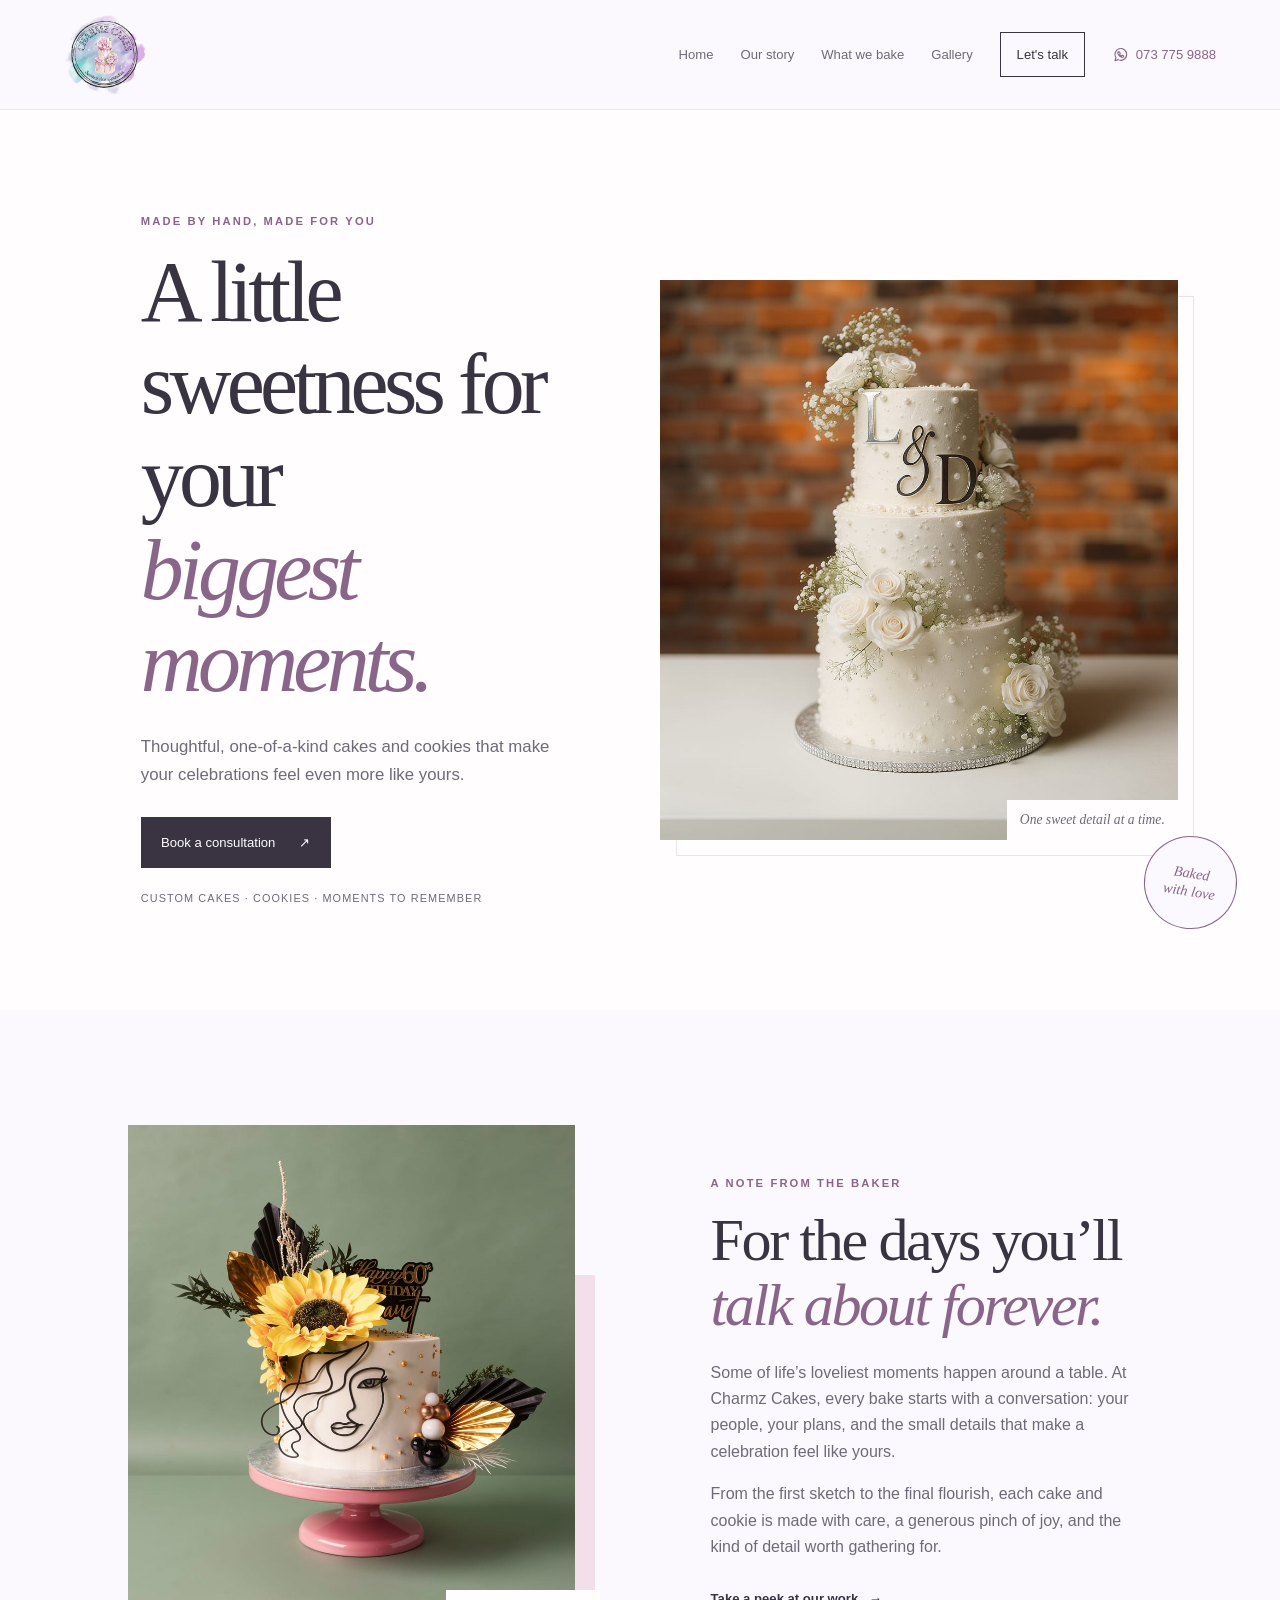
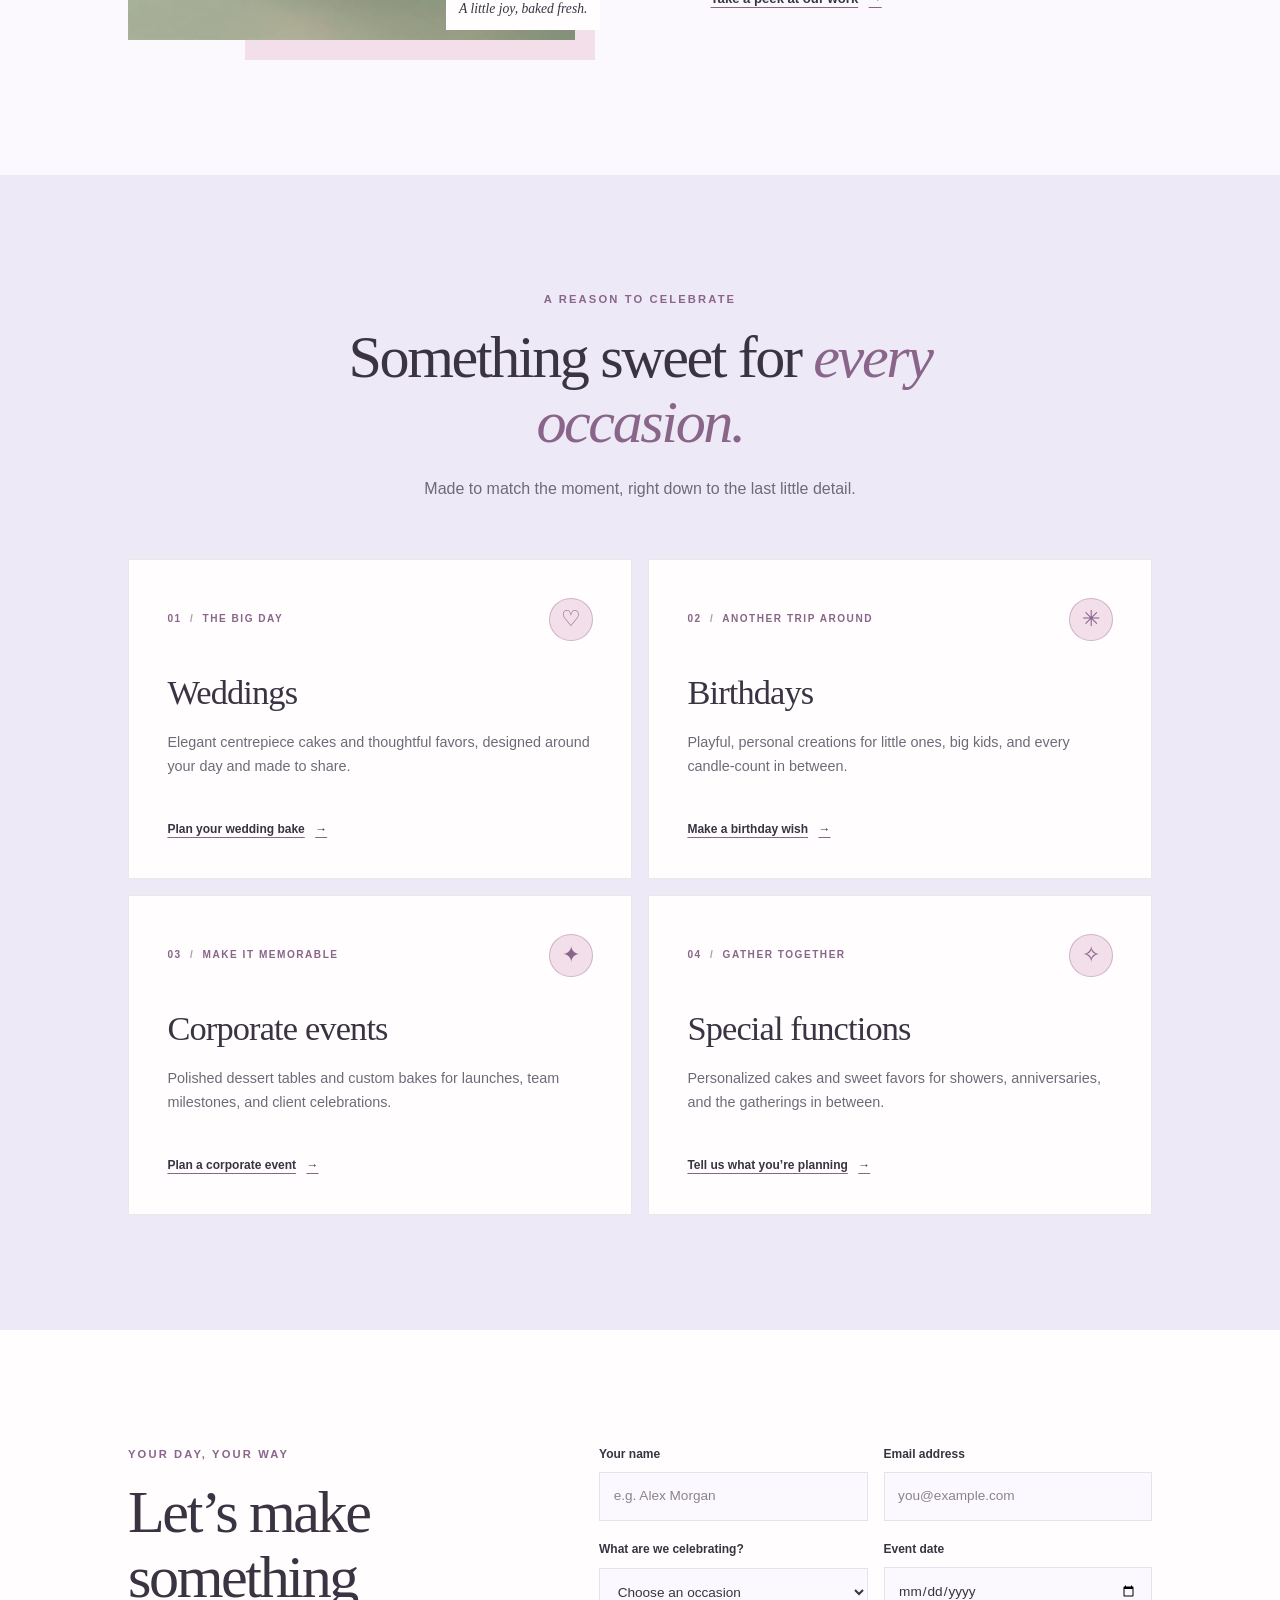
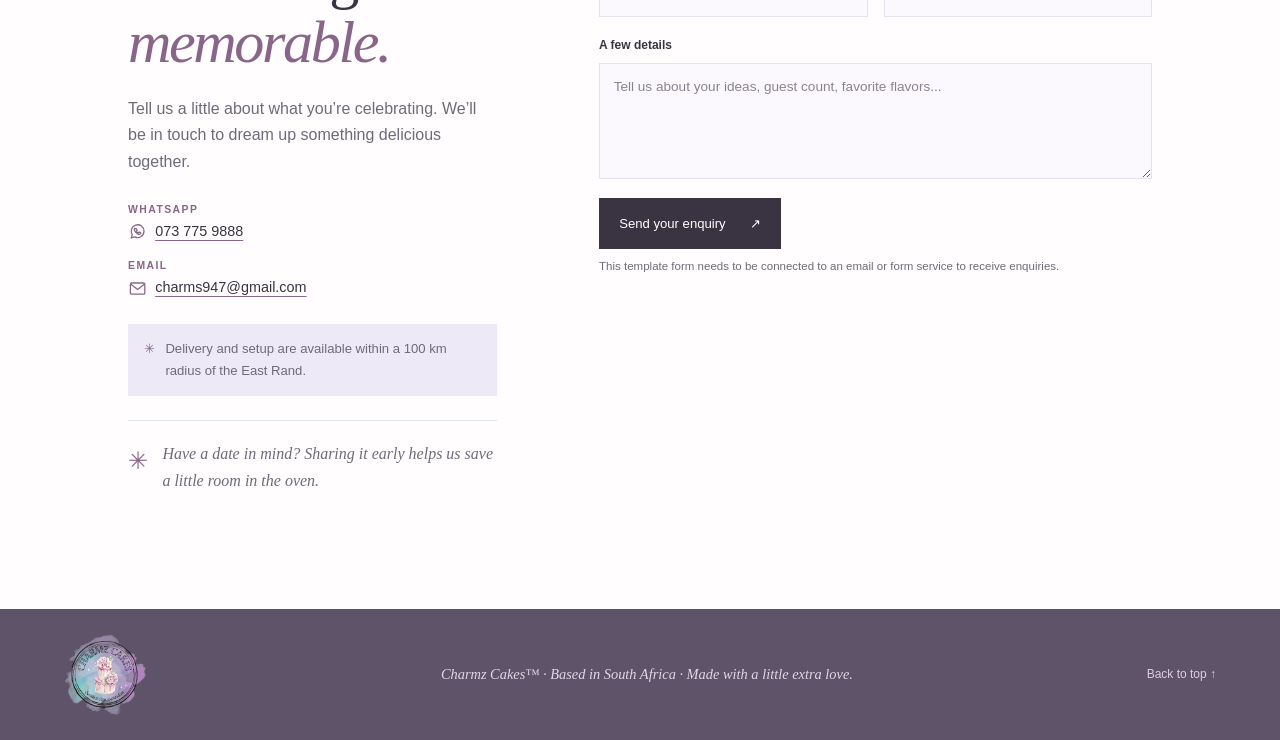
==== index.html @ af9bb0fb "Add files via upload" ====
<!doctype html>
<html lang="en">
<head>
  <meta charset="utf-8">
  <meta name="viewport" content="width=device-width, initial-scale=1">
  <meta name="description" content="Custom cakes and cookies, lovingly made for weddings, birthdays and life's special gatherings.">
  <title>Charmz Cakes | Sweetest Slice of Paradise</title>
  <link rel="stylesheet" href="style.css">
</head>
<body>
  <a class="skip-link" href="#main-content">Skip to content</a>

  <header class="site-header">
    <a class="brand" href="#home" aria-label="Charmz Cakes home">
      <img class="brand-logo" src="Images/Charmz%20Cakes.png" alt="Charmz Cakes — Sweetest slice of paradise">
    </a>
    <nav class="main-nav" aria-label="Main navigation">
      <a href="#home">Home</a>
      <a href="#about">Our story</a>
      <a href="#services">What we bake</a>
      <a href="gallery.html">Gallery</a>
      <a class="nav-cta" href="#contact">Let's talk</a>
      <a class="nav-whatsapp" href="https://wa.me/27737759888" target="_blank" rel="noopener noreferrer" aria-label="WhatsApp Charmz Cakes at 073 775 9888">
        <svg aria-hidden="true" viewBox="0 0 24 24" fill="none">
          <path d="M20 11.6a8 8 0 0 1-11.8 7L4 20l1.4-4A8 8 0 1 1 20 11.6Z" />
          <path d="M9 8.5c.3-.5.6-.5.9-.5.2 0 .4 0 .6.5l.7 1.5c.1.3.1.5-.1.7l-.5.6c-.2.2-.1.4 0 .6.4.7 1 1.2 1.7 1.6.2.1.4.1.6-.1l.6-.7c.2-.2.4-.2.7-.1l1.4.7c.3.1.4.3.4.5 0 .3-.2 1-.7 1.3-.5.4-1.1.5-1.8.3-1.1-.3-2.4-1-3.5-2.1-1.1-1.1-1.8-2.4-2.1-3.5-.2-.7 0-1.3.4-1.8Z" />
        </svg>
        <span class="nav-whatsapp-number">073 775 9888</span>
      </a>
    </nav>
  </header>

  <main id="main-content">
    <section class="hero" id="home" aria-labelledby="hero-title">
      <div class="hero-copy">
        <p class="eyebrow">Made by hand, made for you</p>
        <h1 id="hero-title">A little sweetness for your <em>biggest moments.</em></h1>
        <p class="hero-intro">Thoughtful, one-of-a-kind cakes and cookies that make your celebrations feel even more like yours.</p>
        <a class="button button-dark" href="#contact">Book a consultation <span aria-hidden="true">↗</span></a>
        <p class="hero-note">Custom cakes · Cookies · Moments to remember</p>
      </div>
      <figure class="hero-image">
        <img src="Images/WhatsApp%20Image%202026-10-04%20at%2021.04.39.jpeg" alt="An elegant tiered celebration cake decorated with colorful flowers">
        <figcaption>One sweet detail at a time.</figcaption>
      </figure>
      <span class="hero-stamp" aria-hidden="true">Baked<br>with love</span>
    </section>

    <section class="about section-pad" id="about" aria-labelledby="about-title">
      <div class="about-photo">
        <img src="Images/WhatsApp Image 2026-10-04 at 21.04.38 (2).jpeg" alt="A romantic wedding cake with flowers and delicate greenery">
        <span class="photo-caption">A little joy, baked fresh.</span>
      </div>
      <div class="about-copy">
        <p class="eyebrow">A note from the baker</p>
        <h2 id="about-title">For the days you’ll <em>talk about forever.</em></h2>
        <p>Some of life’s loveliest moments happen around a table. At Charmz Cakes, every bake starts with a conversation: your people, your plans, and the small details that make a celebration feel like yours.</p>
        <p>From the first sketch to the final flourish, each cake and cookie is made with care, a generous pinch of joy, and the kind of detail worth gathering for.</p>
        <a class="text-link" href="gallery.html">Take a peek at our work <span aria-hidden="true">→</span></a>
      </div>
    </section>

    <section class="services section-pad" id="services" aria-labelledby="services-title">
      <div class="section-heading">
        <p class="eyebrow">A reason to celebrate</p>
        <h2 id="services-title">Something sweet for <em>every occasion.</em></h2>
        <p>Made to match the moment, right down to the last little detail.</p>
      </div>
      <div class="service-grid">
        <article class="service-card">
          <div class="service-card-top">
            <p class="service-number">01 <span>/</span> The big day</p>
            <span class="service-icon" aria-hidden="true">♡</span>
          </div>
          <h3>Weddings</h3>
          <p>Elegant centrepiece cakes and thoughtful favors, designed around your day and made to share.</p>
          <a class="text-link" href="#contact">Plan your wedding bake <span aria-hidden="true">→</span></a>
        </article>
        <article class="service-card">
          <div class="service-card-top">
            <p class="service-number">02 <span>/</span> Another trip around</p>
            <span class="service-icon" aria-hidden="true">✳</span>
          </div>
          <h3>Birthdays</h3>
          <p>Playful, personal creations for little ones, big kids, and every candle-count in between.</p>
          <a class="text-link" href="#contact">Make a birthday wish <span aria-hidden="true">→</span></a>
        </article>
        <article class="service-card">
          <div class="service-card-top">
            <p class="service-number">03 <span>/</span> Make it memorable</p>
            <span class="service-icon" aria-hidden="true">✦</span>
          </div>
          <h3>Corporate events</h3>
          <p>Polished dessert tables and custom bakes for launches, team milestones, and client celebrations.</p>
          <a class="text-link" href="#contact">Plan a corporate event <span aria-hidden="true">→</span></a>
        </article>
        <article class="service-card">
          <div class="service-card-top">
            <p class="service-number">04 <span>/</span> Gather together</p>
            <span class="service-icon" aria-hidden="true">✧</span>
          </div>
          <h3>Special functions</h3>
          <p>Personalized cakes and sweet favors for showers, anniversaries, and the gatherings in between.</p>
          <a class="text-link" href="#contact">Tell us what you’re planning <span aria-hidden="true">→</span></a>
        </article>
      </div>
    </section>

    <section class="contact section-pad" id="contact" aria-labelledby="contact-title">
      <div class="contact-copy">
        <p class="eyebrow">Your day, your way</p>
        <h2 id="contact-title">Let’s make something <em>memorable.</em></h2>
        <p>Tell us a little about what you’re celebrating. We’ll be in touch to dream up something delicious together.</p>
        <address class="contact-details">
          <p>
            <span class="contact-label">WhatsApp</span>
            <a href="https://wa.me/27737759888" target="_blank" rel="noopener noreferrer">
              <svg aria-hidden="true" viewBox="0 0 24 24" fill="none">
                <path d="M20 11.6a8 8 0 0 1-11.8 7L4 20l1.4-4A8 8 0 1 1 20 11.6Z" />
                <path d="M9 8.5c.3-.5.6-.5.9-.5.2 0 .4 0 .6.5l.7 1.5c.1.3.1.5-.1.7l-.5.6c-.2.2-.1.4 0 .6.4.7 1 1.2 1.7 1.6.2.1.4.1.6-.1l.6-.7c.2-.2.4-.2.7-.1l1.4.7c.3.1.4.3.4.5 0 .3-.2 1-.7 1.3-.5.4-1.1.5-1.8.3-1.1-.3-2.4-1-3.5-2.1-1.1-1.1-1.8-2.4-2.1-3.5-.2-.7 0-1.3.4-1.8Z" />
              </svg>
              073 775 9888
            </a>
          </p>
          <p>
            <span class="contact-label">Email</span>
            <a href="mailto:charms947@gmail.com">
              <svg aria-hidden="true" viewBox="0 0 24 24" fill="none">
                <rect x="3" y="5" width="18" height="14" rx="1.5" />
                <path d="m4 7 8 6 8-6" />
              </svg>
              charms947@gmail.com
            </a>
          </p>
        </address>
        <p class="delivery-note"><span aria-hidden="true">✳</span> Delivery and setup are available within a 100 km radius of the East Rand.</p>
        <div class="contact-aside">
          <span aria-hidden="true">✳</span>
          <p>Have a date in mind? Sharing it early helps us save a little room in the oven.</p>
        </div>
      </div>
      <form class="contact-form" action="#" method="get">
        <div class="form-row">
          <div class="form-field">
            <label for="name">Your name</label>
            <input id="name" name="name" type="text" autocomplete="name" placeholder="e.g. Alex Morgan" required>
          </div>
          <div class="form-field">
            <label for="email">Email address</label>
            <input id="email" name="email" type="email" autocomplete="email" placeholder="you@example.com" required>
          </div>
        </div>
        <div class="form-row">
          <div class="form-field">
            <label for="event-type">What are we celebrating?</label>
            <select id="event-type" name="event-type" required>
              <option value="" disabled selected>Choose an occasion</option>
              <option value="wedding">Wedding</option>
              <option value="birthday">Birthday</option>
              <option value="corporate">Corporate event</option>
              <option value="other">Other special function</option>
            </select>
          </div>
          <div class="form-field">
            <label for="event-date">Event date</label>
            <input id="event-date" name="event-date" type="date">
          </div>
        </div>
        <div class="form-field">
          <label for="message">A few details</label>
          <textarea id="message" name="message" rows="4" placeholder="Tell us about your ideas, guest count, favorite flavors..."></textarea>
        </div>
        <button class="button button-dark" type="submit">Send your enquiry <span aria-hidden="true">↗</span></button>
        <p class="form-note">This template form needs to be connected to an email or form service to receive enquiries.</p>
      </form>
    </section>
  </main>

  <footer class="site-footer">
    <a class="brand footer-brand" href="#home">
      <img class="brand-logo" src="Images/Charmz%20Cakes.png" alt="Charmz Cakes — Sweetest slice of paradise">
    </a>
    <p>Charmz Cakes™ · Based in South Africa · Made with a little extra love.</p>
    <a href="#home">Back to top ↑</a>
  </footer>
</body>
</html>
---- style.css ----
/* Soft pastel colors inspired by the Charmz Cakes logo. */
:root {
  color-scheme: light;
  --cream: #fbf9fd;
  --paper: #fffdfd;
  --rose: #f2dfea;
  --rose-deep: #89658a;
  --lavender: #eee9f7;
  --aqua: #e2f1f1;
  --ink: #393342;
  --muted: #706a78;
  --line: #e8e1ed;
  --serif: "Iowan Old Style", "Palatino Linotype", "Book Antiqua", Georgia, serif;
  --sans: "Avenir Next", Avenir, "Segoe UI", sans-serif;
}

* {
  box-sizing: border-box;
}

html {
  scroll-behavior: smooth;
  scroll-padding-top: 6.5rem;
}

body {
  margin: 0;
  background: var(--cream);
  color: var(--ink);
  font-family: var(--sans);
  font-size: 1rem;
  line-height: 1.65;
}

img {
  display: block;
  max-width: 100%;
}

a {
  color: inherit;
}

a:focus-visible,
button:focus-visible,
input:focus-visible,
select:focus-visible,
textarea:focus-visible,
.filter-options label:focus-visible {
  outline: 3px solid var(--rose-deep);
  outline-offset: 4px;
}

.skip-link {
  position: fixed;
  z-index: 20;
  top: 0.75rem;
  left: 0.75rem;
  padding: 0.65rem 1rem;
  transform: translateY(-150%);
  background: var(--ink);
  color: white;
}

.skip-link:focus {
  transform: translateY(0);
}

.site-header {
  position: sticky;
  z-index: 10;
  top: 0;
  display: flex;
  min-height: 5.5rem;
  align-items: center;
  justify-content: space-between;
  gap: 1rem;
  padding: 0.8rem clamp(1.1rem, 5vw, 5rem);
  border-bottom: 1px solid rgb(57 51 66 / 9%);
  background: rgb(251 249 253 / 94%);
  backdrop-filter: blur(14px);
}

.brand {
  display: inline-flex;
  flex: 0 0 auto;
  align-items: center;
  gap: 0.65rem;
  text-decoration: none;
}

.brand-logo {
  display: block;
  width: 5.2rem;
  height: 5.2rem;
  flex: 0 0 auto;
  object-fit: contain;
}

.main-nav {
  display: flex;
  align-items: center;
  justify-content: flex-end;
  gap: clamp(0.8rem, 2.1vw, 2rem);
}

.main-nav a {
  color: var(--muted);
  font-size: 0.82rem;
  text-decoration: none;
  transition: color 160ms ease;
}

.main-nav a:hover,
.main-nav a:focus-visible {
  color: var(--rose-deep);
}

.main-nav .nav-cta {
  padding: 0.65rem 1rem;
  border: 1px solid var(--ink);
  color: var(--ink);
}

.main-nav .nav-cta:hover {
  background: var(--ink);
  color: white;
}

.main-nav .nav-whatsapp {
  display: inline-flex;
  align-items: center;
  gap: 0.4rem;
  color: var(--rose-deep);
  white-space: nowrap;
}

.nav-whatsapp svg {
  width: 1.1rem;
  height: 1.1rem;
  flex: 0 0 auto;
  stroke: currentColor;
  stroke-linecap: round;
  stroke-linejoin: round;
  stroke-width: 1.5;
}

.eyebrow {
  margin: 0 0 1rem;
  color: var(--rose-deep);
  font-size: 0.7rem;
  font-weight: 700;
  letter-spacing: 0.19em;
  text-transform: uppercase;
}

h1,
h2,
h3,
p,
figure {
  margin-top: 0;
}

h1,
h2,
h3 {
  font-family: var(--serif);
  font-weight: 400;
}

h1,
h2 {
  line-height: 1.08;
}

h1 em,
h2 em {
  color: var(--rose-deep);
  font-weight: 400;
}

.button {
  display: inline-flex;
  min-height: 3.2rem;
  align-items: center;
  justify-content: center;
  gap: 1.5rem;
  padding: 0.8rem 1.2rem;
  border: 1px solid transparent;
  font: inherit;
  font-size: 0.82rem;
  text-decoration: none;
  transition: background-color 160ms ease, color 160ms ease, transform 160ms ease;
}

.button:hover {
  transform: translateY(-2px);
}

.button-dark {
  background: var(--ink);
  color: white;
}

.button-dark:hover {
  background: var(--rose-deep);
}

.text-link {
  display: inline-flex;
  align-items: center;
  gap: 0.65rem;
  color: var(--ink);
  font-size: 0.82rem;
  font-weight: 600;
  text-decoration-color: var(--rose-deep);
  text-underline-offset: 0.28rem;
}

/* The hero pairs the welcome message with a real cake photo from the project. */
.hero {
  position: relative;
  display: grid;
  min-height: min(44rem, calc(100svh - 5.5rem));
  grid-template-columns: 0.95fr 1.05fr;
  align-items: center;
  gap: clamp(2rem, 7vw, 7rem);
  overflow: hidden;
  padding: clamp(3rem, 8vw, 7rem) clamp(1.25rem, 8vw, 8rem);
  background: var(--paper);
}

.hero-copy {
  max-width: 34rem;
  padding-left: clamp(0rem, 3vw, 3rem);
}

.hero h1 {
  max-width: 10ch;
  margin-bottom: 1.45rem;
  font-size: clamp(3.3rem, 6.7vw, 6.2rem);
  letter-spacing: -0.055em;
}

.hero h1 em {
  display: block;
}

.hero-intro {
  max-width: 27rem;
  margin-bottom: 1.8rem;
  color: var(--muted);
  font-size: 1.05rem;
}

.hero-note {
  margin: 1.35rem 0 0;
  color: var(--muted);
  font-size: 0.68rem;
  letter-spacing: 0.1em;
  text-transform: uppercase;
}

.hero-image {
  position: relative;
  width: 100%;
  max-width: 35rem;
  height: min(35rem, 72vw);
  margin: 0;
}

.hero-image::before {
  position: absolute;
  z-index: 0;
  inset: 1rem -1rem -1rem 1rem;
  border: 1px solid var(--rose);
  content: "";
}

.hero-image img {
  position: relative;
  width: 100%;
  height: 100%;
  object-fit: cover;
  object-position: center 52%;
}

.hero-image figcaption {
  position: absolute;
  right: 0;
  bottom: 0;
  padding: 0.55rem 0.8rem;
  background: var(--paper);
  color: var(--muted);
  font-family: var(--serif);
  font-size: 0.85rem;
  font-style: italic;
}

.hero-stamp {
  position: absolute;
  right: 3.4%;
  bottom: 9%;
  display: grid;
  width: 5.8rem;
  height: 5.8rem;
  place-content: center;
  border: 1px solid var(--rose-deep);
  border-radius: 50%;
  background: var(--cream);
  color: var(--rose-deep);
  font-family: var(--serif);
  font-size: 0.9rem;
  font-style: italic;
  line-height: 1.25;
  text-align: center;
  transform: rotate(9deg);
}

.section-pad {
  padding: clamp(4.5rem, 9vw, 8rem) clamp(1.25rem, 10vw, 10rem);
}

/* A calm two-column story section. */
.about {
  display: grid;
  grid-template-columns: minmax(0, 0.9fr) minmax(0, 0.85fr);
  align-items: center;
  gap: clamp(3rem, 9vw, 9rem);
  background: var(--cream);
}

.about-photo {
  position: relative;
  max-width: 34rem;
  padding: 0 1.25rem 1.25rem 0;
}

.about-photo::after {
  position: absolute;
  z-index: 0;
  right: 0;
  bottom: 0;
  width: 75%;
  height: 72%;
  background: var(--rose);
  content: "";
}

.about-photo img {
  position: relative;
  z-index: 1;
  width: 100%;
  aspect-ratio: 4 / 4.6;
  object-fit: cover;
}

.photo-caption {
  position: absolute;
  z-index: 2;
  right: -0.3rem;
  bottom: 1.9rem;
  padding: 0.55rem 0.8rem;
  background: var(--paper);
  font-family: var(--serif);
  font-size: 0.85rem;
  font-style: italic;
}

.about-copy {
  max-width: 34rem;
}

.about-copy h2,
.section-heading h2,
.contact h2,
.gallery-cta h2 {
  margin-bottom: 1.35rem;
  font-size: clamp(2.5rem, 4.7vw, 4.35rem);
  letter-spacing: -0.04em;
}

.about-copy > p:not(.eyebrow) {
  color: var(--muted);
}

.about-copy .text-link {
  margin-top: 0.75rem;
}

/* A balanced four-card layout gives each occasion equal space. */
.services {
  background: var(--lavender);
}

.section-heading {
  max-width: 42rem;
  margin: 0 auto 3.5rem;
  text-align: center;
}

.section-heading > p:last-child {
  color: var(--muted);
}

.service-grid {
  display: grid;
  max-width: 68rem;
  grid-template-columns: repeat(2, minmax(0, 1fr));
  gap: 1rem;
  margin: 0 auto;
}

.service-card {
  display: flex;
  min-height: 20rem;
  flex-direction: column;
  align-items: flex-start;
  padding: clamp(1.5rem, 3vw, 2.5rem);
  border: 1px solid rgb(57 51 66 / 10%);
  background: var(--paper);
  transition: transform 180ms ease, box-shadow 180ms ease, border-color 180ms ease;
}

.service-card:hover,
.service-card:focus-within {
  transform: translateY(-4px);
  border-color: rgb(137 101 138 / 45%);
  box-shadow: 0 1rem 2.5rem rgb(57 51 66 / 8%);
}

.service-card-top {
  display: flex;
  width: 100%;
  align-items: center;
  justify-content: space-between;
  gap: 1rem;
  margin-bottom: 1.4rem;
}

.service-icon {
  display: inline-grid;
  width: 2.7rem;
  height: 2.7rem;
  place-items: center;
  border: 1px solid rgb(137 101 138 / 35%);
  border-radius: 50%;
  background: var(--rose);
  color: var(--rose-deep);
  font-size: 1.4rem;
  flex: 0 0 auto;
}

.service-number {
  margin: 0;
  color: var(--rose-deep);
  font-size: 0.63rem;
  font-weight: 700;
  letter-spacing: 0.15em;
  text-transform: uppercase;
}

.service-number span {
  padding: 0 0.25rem;
  color: #a89aaf;
}

.service-card h3 {
  margin-bottom: 0.65rem;
  font-size: clamp(1.7rem, 3vw, 2.15rem);
  letter-spacing: -0.025em;
}

.service-card > p:not(.service-number) {
  max-width: 32rem;
  margin-bottom: 1.5rem;
  color: var(--muted);
  font-size: 0.9rem;
}

.service-card .text-link {
  margin-top: auto;
  font-size: 0.75rem;
}

/* Contact details use native, labelled form controls for keyboard access. */
.contact {
  display: grid;
  grid-template-columns: minmax(0, 0.8fr) minmax(0, 1.2fr);
  align-items: start;
  gap: clamp(3rem, 8vw, 8rem);
  background: var(--paper);
}

.contact-copy {
  max-width: 29rem;
}

.contact-copy > p:not(.eyebrow) {
  color: var(--muted);
}

.contact-details {
  display: grid;
  gap: 0.85rem;
  margin-top: 1.6rem;
  font-style: normal;
}

.contact-details p {
  display: grid;
  gap: 0.12rem;
  margin: 0;
}

.contact-label {
  color: var(--rose-deep);
  font-size: 0.65rem;
  font-weight: 700;
  letter-spacing: 0.14em;
  text-transform: uppercase;
}

.contact-details a {
  display: inline-flex;
  align-items: center;
  gap: 0.5rem;
  width: fit-content;
  color: var(--ink);
  font-size: 0.9rem;
  text-decoration-color: var(--rose-deep);
  text-underline-offset: 0.25rem;
}

.contact-details a svg {
  width: 1.2rem;
  height: 1.2rem;
  flex: 0 0 auto;
  color: var(--rose-deep);
  stroke: currentColor;
  stroke-linecap: round;
  stroke-linejoin: round;
  stroke-width: 1.6;
}

.delivery-note {
  display: flex;
  align-items: flex-start;
  gap: 0.65rem;
  margin: 1.5rem 0 0;
  padding: 0.9rem 1rem;
  background: var(--lavender);
  color: var(--ink);
  font-size: 0.82rem;
}

.delivery-note span {
  flex: 0 0 auto;
  color: var(--rose-deep);
}

.contact-aside {
  display: flex;
  align-items: flex-start;
  gap: 0.9rem;
  margin-top: 1.5rem;
  padding-top: 1.25rem;
  border-top: 1px solid var(--line);
}

.contact-aside span {
  color: var(--rose-deep);
  font-size: 1.5rem;
}

.contact-aside p {
  margin: 0;
  color: var(--muted);
  font-family: var(--serif);
  font-size: 1rem;
  font-style: italic;
}

.contact-form {
  display: grid;
  gap: 1.2rem;
}

.form-row {
  display: grid;
  grid-template-columns: repeat(2, minmax(0, 1fr));
  gap: 1rem;
}

.form-field {
  display: grid;
  gap: 0.45rem;
}

.form-field label {
  font-size: 0.75rem;
  font-weight: 600;
}

.form-field input,
.form-field select,
.form-field textarea {
  width: 100%;
  min-height: 3rem;
  padding: 0.75rem 0.85rem;
  border: 1px solid var(--line);
  border-radius: 0;
  background: var(--cream);
  color: var(--ink);
  font: inherit;
  font-size: 0.85rem;
}

.form-field textarea {
  min-height: 7rem;
  resize: vertical;
}

.form-field input::placeholder,
.form-field textarea::placeholder {
  color: #8b8291;
}

.contact-form .button {
  justify-self: start;
  cursor: pointer;
}

.form-note {
  margin: -0.7rem 0 0;
  color: var(--muted);
  font-size: 0.72rem;
}

.site-footer {
  display: flex;
  min-height: 7rem;
  align-items: center;
  justify-content: space-between;
  gap: 1rem;
  padding: 1.5rem clamp(1.25rem, 5vw, 5rem);
  background: #5e5368;
  color: var(--cream);
}

.site-footer p {
  margin: 0;
  color: #e1d6e6;
  font-family: var(--serif);
  font-size: 0.9rem;
  font-style: italic;
}

.site-footer > a:last-child {
  color: #e5c9e4;
  font-size: 0.75rem;
  text-decoration: none;
}

/* Gallery filters are radio-driven, so category switching works without scripts. */
.gallery-intro {
  padding: clamp(3rem, 7vw, 6rem) 1.25rem 2rem;
  text-align: center;
}

.back-link {
  display: inline-block;
  margin-bottom: 3rem;
  color: var(--muted);
  font-size: 0.8rem;
  text-decoration: none;
}

.back-link:hover {
  color: var(--rose-deep);
}

.back-link span {
  margin-right: 0.4rem;
}

.gallery-intro h1 {
  margin-bottom: 1rem;
  font-size: clamp(3rem, 7vw, 5.8rem);
  letter-spacing: -0.05em;
}

.gallery-intro > p:last-child {
  max-width: 34rem;
  margin-right: auto;
  margin-left: auto;
  color: var(--muted);
}

.gallery-section {
  padding: 1.5rem clamp(1.25rem, 7vw, 7rem) 6rem;
}

.gallery-filters {
  max-width: 86rem;
  margin: 0 auto;
}

.filter-input {
  position: absolute;
  width: 1px;
  height: 1px;
  overflow: hidden;
  clip: rect(0, 0, 0, 0);
  white-space: nowrap;
  clip-path: inset(50%);
}

.filter-options {
  display: flex;
  flex-wrap: wrap;
  justify-content: center;
  gap: 0.6rem;
  margin-bottom: 2rem;
}

.filter-options label {
  padding: 0.55rem 1rem;
  border: 1px solid var(--line);
  color: var(--muted);
  cursor: pointer;
  font-size: 0.78rem;
  transition: background-color 160ms ease, color 160ms ease, border-color 160ms ease;
}

.filter-options label:hover {
  border-color: var(--rose-deep);
  color: var(--ink);
}

#filter-all:checked ~ .filter-options label[for="filter-all"],
#filter-weddings:checked ~ .filter-options label[for="filter-weddings"],
#filter-birthdays:checked ~ .filter-options label[for="filter-birthdays"],
#filter-cookies:checked ~ .filter-options label[for="filter-cookies"] {
  border-color: var(--ink);
  background: var(--ink);
  color: white;
}

#filter-all:focus-visible ~ .filter-options label[for="filter-all"],
#filter-weddings:focus-visible ~ .filter-options label[for="filter-weddings"],
#filter-birthdays:focus-visible ~ .filter-options label[for="filter-birthdays"],
#filter-cookies:focus-visible ~ .filter-options label[for="filter-cookies"],
.filter-options label:focus-visible {
  outline: 3px solid var(--rose-deep);
  outline-offset: 4px;
}

.gallery-grid {
  display: grid;
  grid-template-columns: repeat(3, minmax(0, 1fr));
  gap: 2rem 1.25rem;
}

.gallery-item {
  min-width: 0;
  margin: 0;
  animation: gallery-appear 240ms ease both;
}

.gallery-item img,
.cookie-art {
  width: 100%;
  aspect-ratio: 4 / 4.6;
  object-fit: cover;
  background: var(--rose);
}

.gallery-item figcaption {
  display: grid;
  gap: 0.12rem;
  padding-top: 0.75rem;
}

.gallery-item figcaption span {
  color: var(--rose-deep);
  font-size: 0.65rem;
  font-weight: 700;
  letter-spacing: 0.13em;
  text-transform: uppercase;
}

.gallery-item figcaption strong {
  font-family: var(--serif);
  font-size: 1.2rem;
  font-weight: 400;
}

.cookie-art {
  position: relative;
  display: flex;
  align-items: center;
  justify-content: center;
  gap: 0.6rem;
  overflow: hidden;
  background:
    radial-gradient(ellipse at 50% 100%, rgb(191 161 198 / 25%), transparent 58%),
    var(--aqua);
}

.cookie {
  position: relative;
  display: block;
  width: 27%;
  aspect-ratio: 1;
  border: 0.45rem solid #c5a5c0;
  border-radius: 42% 58% 49% 51%;
  background: #fffafd;
  box-shadow: 0 0.65rem 1rem rgb(57 51 66 / 14%);
  transform: rotate(-12deg);
}

.cookie-two {
  border-color: #d8aabc;
  transform: translateY(-1.3rem) rotate(8deg);
}

.cookie-three {
  border-color: #9bc9c7;
  transform: rotate(15deg);
}

.cookie i {
  position: absolute;
  width: 0.35rem;
  height: 0.35rem;
  border-radius: 50%;
  background: #a881a4;
}

.cookie i:nth-child(1) {
  top: 25%;
  left: 28%;
}

.cookie i:nth-child(2) {
  top: 36%;
  right: 22%;
}

.cookie i:nth-child(3) {
  bottom: 22%;
  left: 40%;
}

.cookie i:nth-child(4) {
  right: 35%;
  bottom: 12%;
}

#filter-weddings:checked ~ .gallery-grid .gallery-item:not(.wedding),
#filter-birthdays:checked ~ .gallery-grid .gallery-item:not(.birthday),
#filter-cookies:checked ~ .gallery-grid .gallery-item:not(.cookies) {
  display: none;
}

.gallery-cta {
  padding: 4rem 1.25rem 5.5rem;
  background: var(--rose);
  text-align: center;
}

.gallery-cta h2 {
  margin-bottom: 1.6rem;
}

@keyframes gallery-appear {
  from {
    opacity: 0;
    transform: translateY(0.5rem);
  }
  to {
    opacity: 1;
    transform: translateY(0);
  }
}

/* Narrow screens stack content and keep navigation usable without a menu script. */
@media (max-width: 760px) {
  html {
    scroll-padding-top: 8.5rem;
  }

  .site-header {
    min-height: 0;
    flex-direction: column;
    align-items: center;
    padding: 0.8rem 1rem;
  }

  .site-header > .brand {
    width: 100%;
    justify-content: center;
  }

  .main-nav {
    width: 100%;
    flex-wrap: wrap;
    justify-content: space-between;
    gap: 0.45rem;
  }

  .main-nav .nav-whatsapp {
    flex-basis: 100%;
    justify-content: center;
    margin-top: 0.15rem;
  }

  .main-nav a {
    font-size: 0.73rem;
  }

  .main-nav .nav-cta {
    padding: 0.4rem 0.55rem;
  }

  .hero {
    min-height: 0;
    grid-template-columns: 1fr;
    gap: 2.5rem;
    padding: 4rem 1.4rem 3.5rem;
  }

  .hero-copy {
    padding: 0;
  }

  .hero h1 {
    max-width: 12ch;
    font-size: clamp(3.2rem, 13vw, 5rem);
  }

  .hero-image {
    width: calc(100% - 1rem);
    height: min(105vw, 34rem);
    margin-right: 1rem;
  }

  .hero-stamp {
    right: 4%;
    bottom: 3%;
    width: 5rem;
    height: 5rem;
    font-size: 0.78rem;
  }

  .section-pad {
    padding: 4.5rem 1.4rem;
  }

  .about {
    grid-template-columns: 1fr;
    gap: 2.8rem;
  }

  .about-photo {
    width: min(100%, 32rem);
  }

  .about-copy h2,
  .section-heading h2,
  .contact h2,
  .gallery-cta h2 {
    font-size: clamp(2.6rem, 10vw, 4rem);
  }

  .service-grid {
    grid-template-columns: 1fr;
  }

  .service-card {
    min-height: 0;
    padding: 1.8rem;
  }

  .contact {
    grid-template-columns: 1fr;
    gap: 2.5rem;
  }

  .gallery-grid {
    grid-template-columns: repeat(2, minmax(0, 1fr));
  }

  .gallery-section {
    padding-right: 1.25rem;
    padding-left: 1.25rem;
  }

  .site-footer {
    flex-wrap: wrap;
  }
}

@media (max-width: 460px) {
  .brand-logo {
    width: 4.4rem;
    height: 4.4rem;
  }

  .main-nav a {
    font-size: 0.66rem;
  }

  .main-nav .nav-cta {
    padding: 0.35rem 0.45rem;
  }

  .form-row {
    grid-template-columns: 1fr;
  }

  .gallery-grid {
    grid-template-columns: 1fr;
  }

  .service-grid {
    grid-template-columns: 1fr;
  }

  .service-card {
    min-height: 0;
  }

  .gallery-item img,
  .cookie-art {
    aspect-ratio: 4 / 3.8;
  }

  .site-footer {
    align-items: flex-start;
    flex-direction: column;
  }
}

@media (prefers-reduced-motion: reduce) {
  *,
  *::before,
  *::after {
    scroll-behavior: auto !important;
    animation-duration: 0.01ms !important;
    animation-iteration-count: 1 !important;
    transition-duration: 0.01ms !important;
  }
}
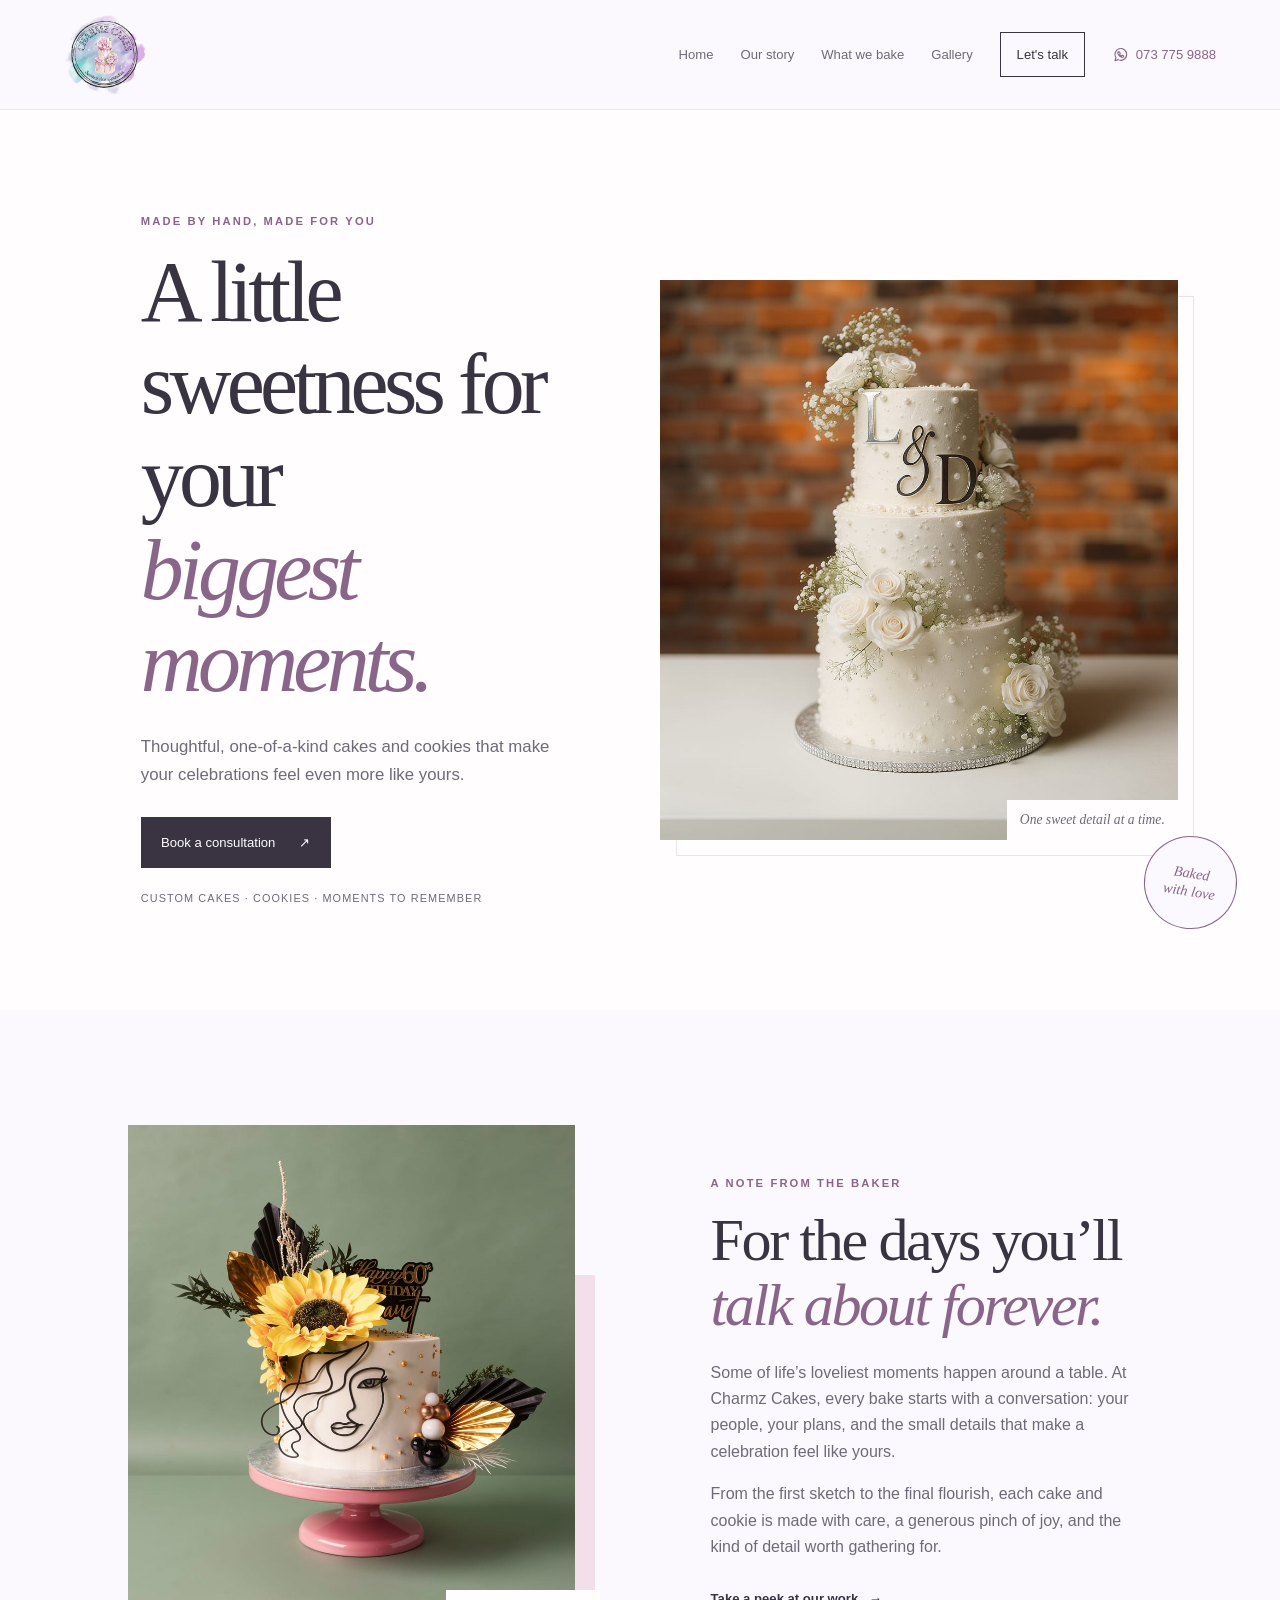
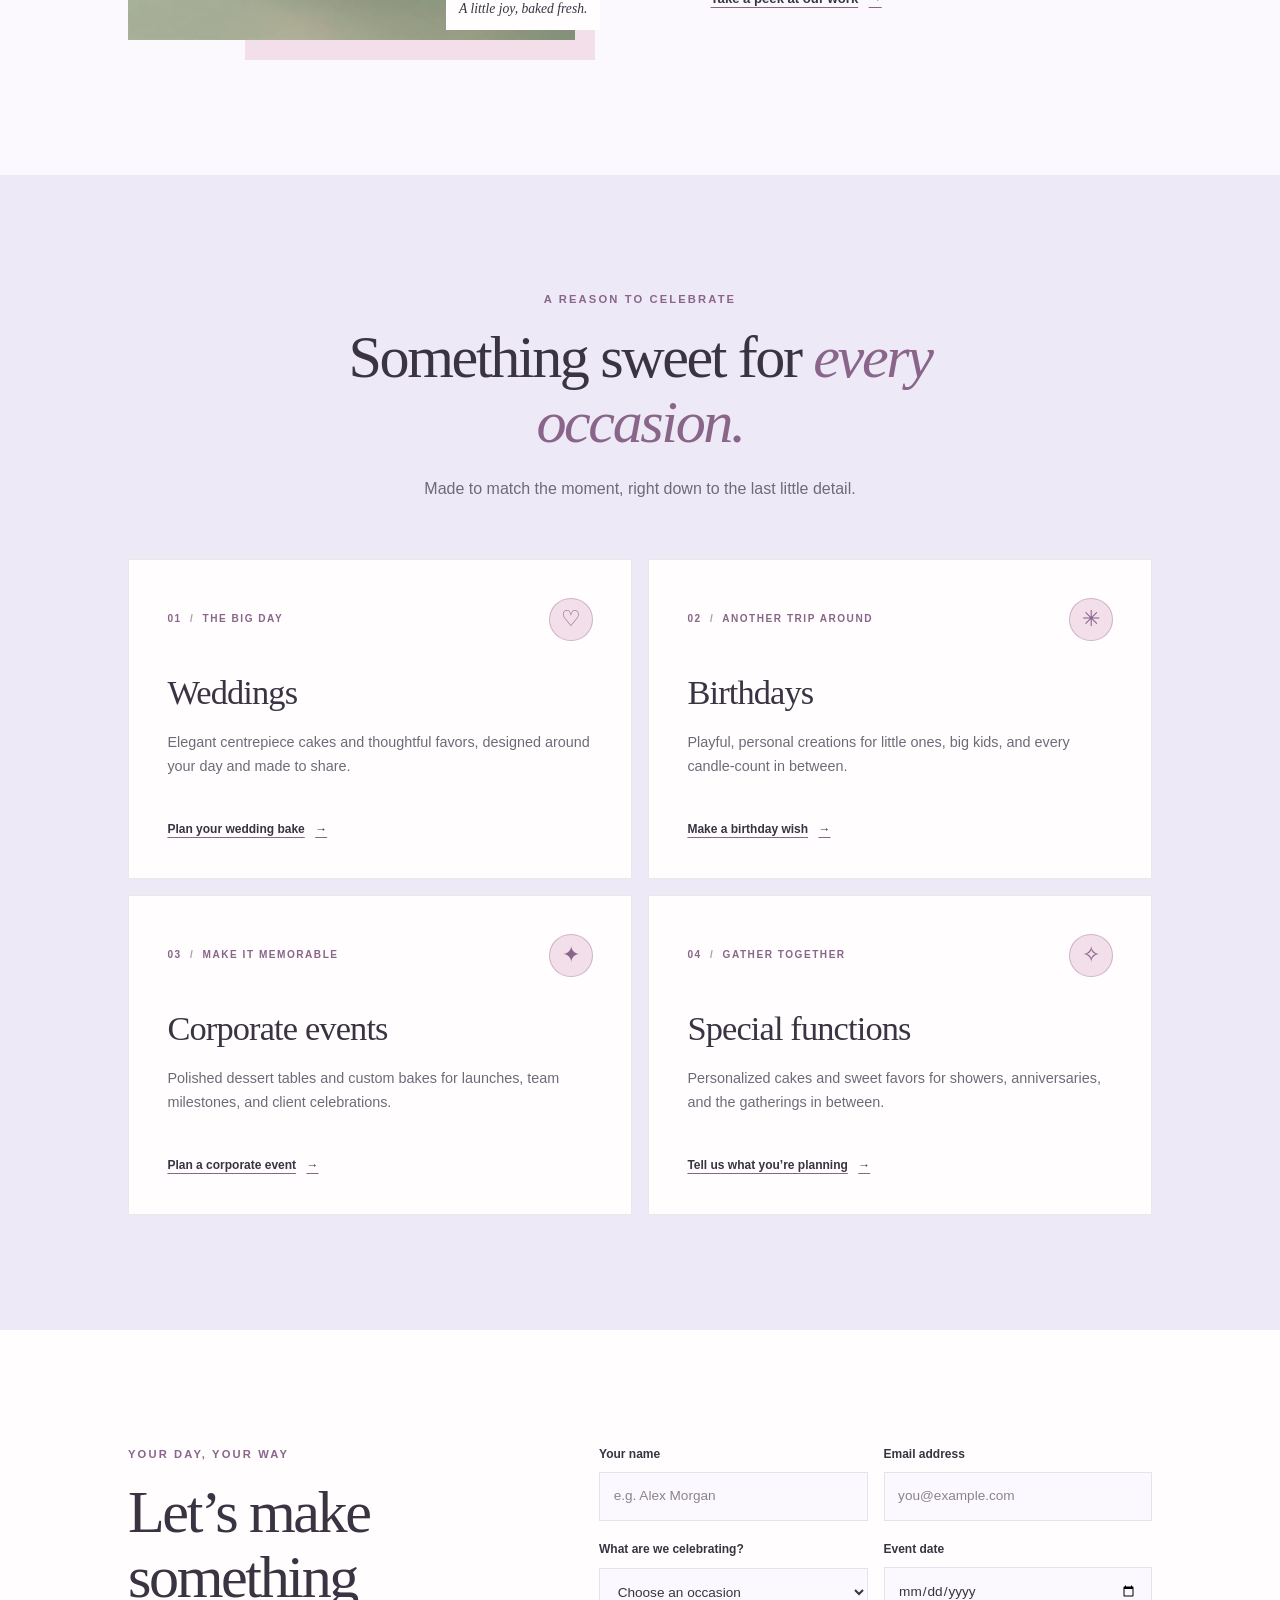
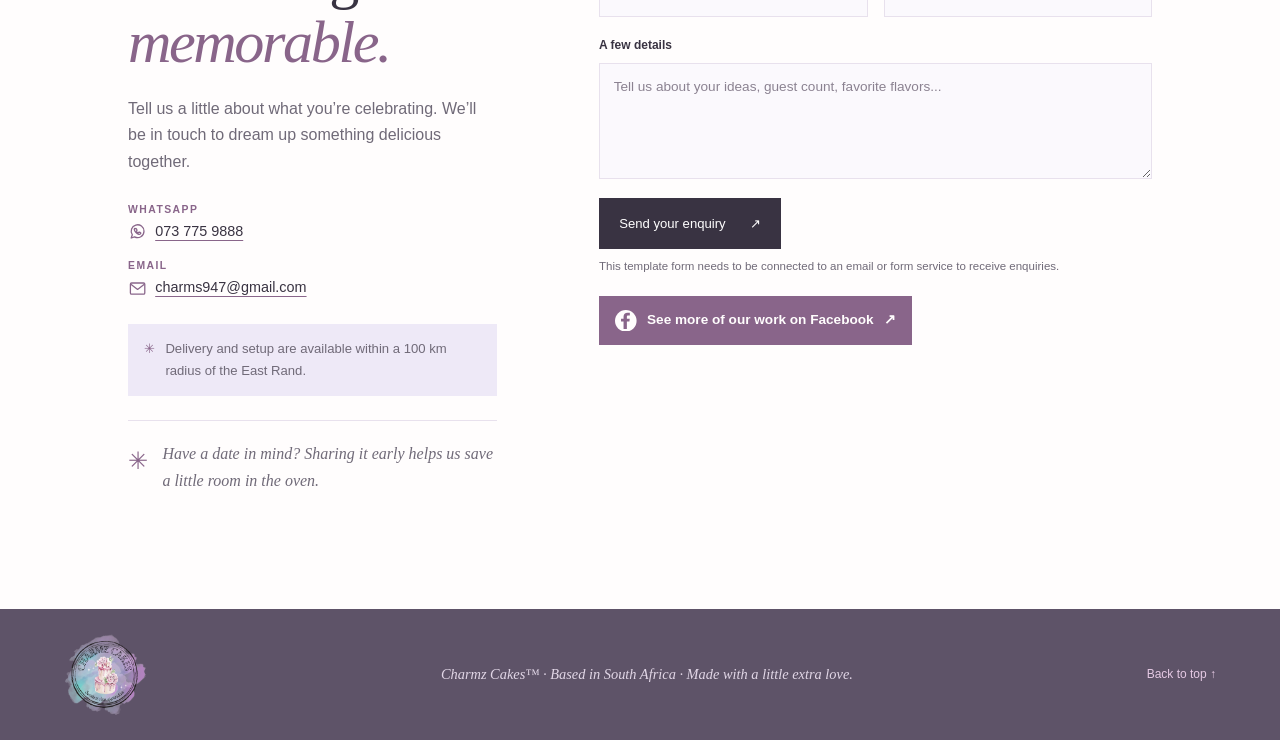
==== commit fef48813: "Add files via upload" ====
--- a/index.html
+++ b/index.html
@@ -5,6 +5,7 @@
   <meta name="viewport" content="width=device-width, initial-scale=1">
   <meta name="description" content="Custom cakes and cookies, lovingly made for weddings, birthdays and life's special gatherings.">
   <title>Charmz Cakes | Sweetest Slice of Paradise</title>
+  <link rel="icon" type="image/png" href="Images/Charmz%20Cakes.png">
   <link rel="stylesheet" href="style.css">
 </head>
 <body>
@@ -139,40 +140,43 @@
           <p>Have a date in mind? Sharing it early helps us save a little room in the oven.</p>
         </div>
       </div>
-      <form class="contact-form" action="#" method="get">
-        <div class="form-row">
-          <div class="form-field">
-            <label for="name">Your name</label>
-            <input id="name" name="name" type="text" autocomplete="name" placeholder="e.g. Alex Morgan" required>
+      <div class="contact-form-wrap">
+        <form class="contact-form" action="#" method="get">
+          <div class="form-row">
+            <div class="form-field">
+              <label for="name">Your name</label>
+              <input id="name" name="name" type="text" autocomplete="name" placeholder="e.g. Alex Morgan" required>
+            </div>
+            <div class="form-field">
+              <label for="email">Email address</label>
+              <input id="email" name="email" type="email" autocomplete="email" placeholder="you@example.com" required>
+            </div>
+          </div>
+          <div class="form-row">
+            <div class="form-field">
+              <label for="event-type">What are we celebrating?</label>
+              <select id="event-type" name="event-type" required>
+                <option value="" disabled selected>Choose an occasion</option>
+                <option value="wedding">Wedding</option>
+                <option value="birthday">Birthday</option>
+                <option value="corporate">Corporate event</option>
+                <option value="other">Other special function</option>
+              </select>
+            </div>
+            <div class="form-field">
+              <label for="event-date">Event date</label>
+              <input id="event-date" name="event-date" type="date">
+            </div>
           </div>
           <div class="form-field">
-            <label for="email">Email address</label>
-            <input id="email" name="email" type="email" autocomplete="email" placeholder="you@example.com" required>
+            <label for="message">A few details</label>
+            <textarea id="message" name="message" rows="4" placeholder="Tell us about your ideas, guest count, favorite flavors..."></textarea>
           </div>
-        </div>
-        <div class="form-row">
-          <div class="form-field">
-            <label for="event-type">What are we celebrating?</label>
-            <select id="event-type" name="event-type" required>
-              <option value="" disabled selected>Choose an occasion</option>
-              <option value="wedding">Wedding</option>
-              <option value="birthday">Birthday</option>
-              <option value="corporate">Corporate event</option>
-              <option value="other">Other special function</option>
-            </select>
-          </div>
-          <div class="form-field">
-            <label for="event-date">Event date</label>
-            <input id="event-date" name="event-date" type="date">
-          </div>
-        </div>
-        <div class="form-field">
-          <label for="message">A few details</label>
-          <textarea id="message" name="message" rows="4" placeholder="Tell us about your ideas, guest count, favorite flavors..."></textarea>
-        </div>
-        <button class="button button-dark" type="submit">Send your enquiry <span aria-hidden="true">↗</span></button>
-        <p class="form-note">This template form needs to be connected to an email or form service to receive enquiries.</p>
-      </form>
+          <button class="button button-dark" type="submit">Send your enquiry <span aria-hidden="true">↗</span></button>
+          <p class="form-note">This template form needs to be connected to an email or form service to receive enquiries.</p>
+        </form>
+        <a class="contact-social-link" href="https://www.facebook.com/cakesbycharmain2015/" target="_blank" rel="noopener noreferrer"><svg aria-hidden="true" viewBox="0 0 24 24"><circle cx="12" cy="12" r="12" fill="currentColor"></circle><path d="M13.2 21v-8.2H16l.4-3.2h-3.2V7.5c0-.9.3-1.5 1.6-1.5h1.7V3.1c-.3 0-1.4-.1-2.6-.1-2.6 0-4.4 1.6-4.4 4.5v2.1H6.7v3.2h2.8V21h3.7Z" fill="var(--rose-deep)"></path></svg>See more of our work on Facebook <span aria-hidden="true">↗</span></a>
+      </div>
     </section>
   </main>
 
--- a/style.css
+++ b/style.css
@@ -587,6 +587,11 @@
   gap: 1.2rem;
 }
 
+.contact-form-wrap {
+  display: grid;
+  gap: 1.2rem;
+}
+
 .form-row {
   display: grid;
   grid-template-columns: repeat(2, minmax(0, 1fr));
@@ -663,6 +668,29 @@
   text-decoration: none;
 }
 
+.contact-social-link {
+  display: inline-flex;
+  align-items: center;
+  justify-self: start;
+  gap: 0.65rem;
+  padding: 0.85rem 1rem;
+  background: var(--rose-deep);
+  color: var(--paper);
+  font-size: 0.85rem;
+  font-weight: 600;
+  text-decoration: none;
+}
+
+.contact-social-link:hover {
+  background: var(--ink);
+}
+
+.contact-social-link svg {
+  width: 1.35rem;
+  height: 1.35rem;
+  flex: 0 0 auto;
+}
+
 /* Gallery filters are radio-driven, so category switching works without scripts. */
 .gallery-intro {
   padding: clamp(3rem, 7vw, 6rem) 1.25rem 2rem;
@@ -948,7 +976,8 @@
   }
 
   .hero-stamp {
-    right: 4%;
+    right: auto;
+    left: 1.4rem;
     bottom: 3%;
     width: 5rem;
     height: 5rem;
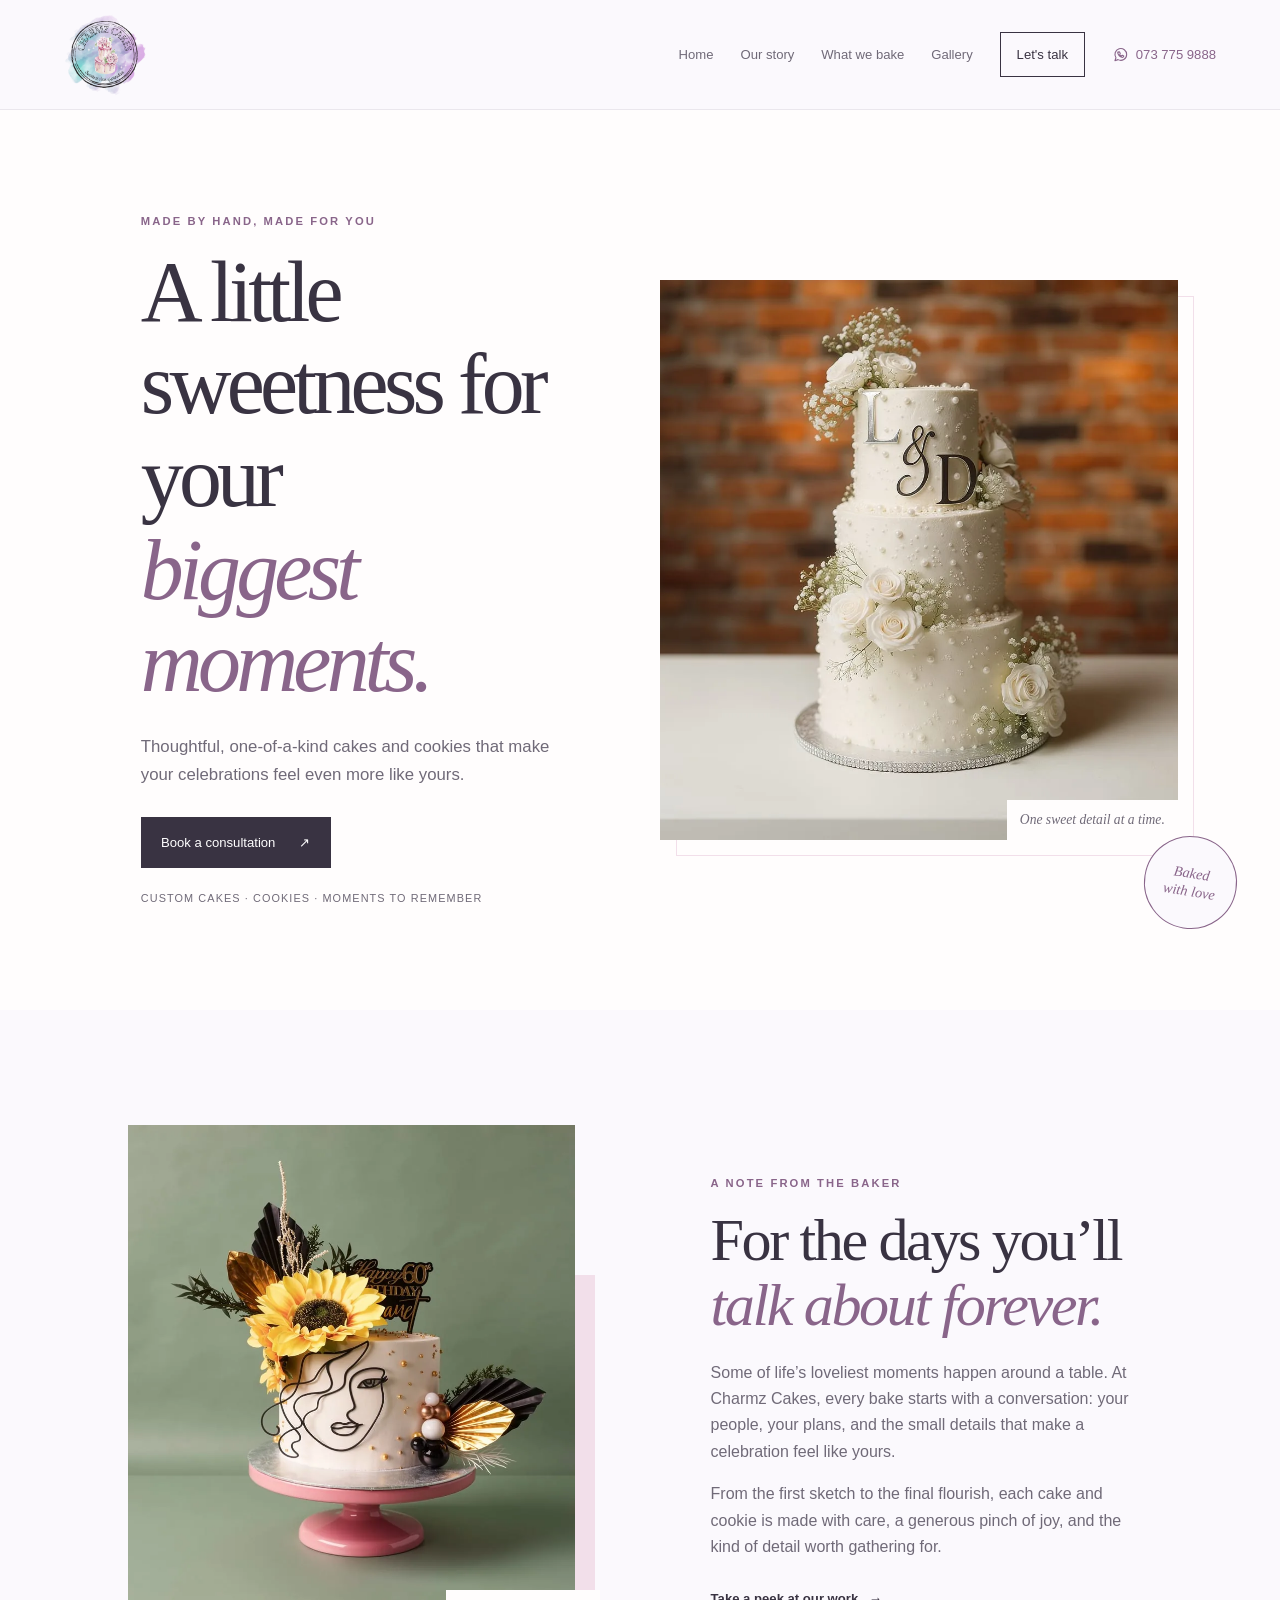
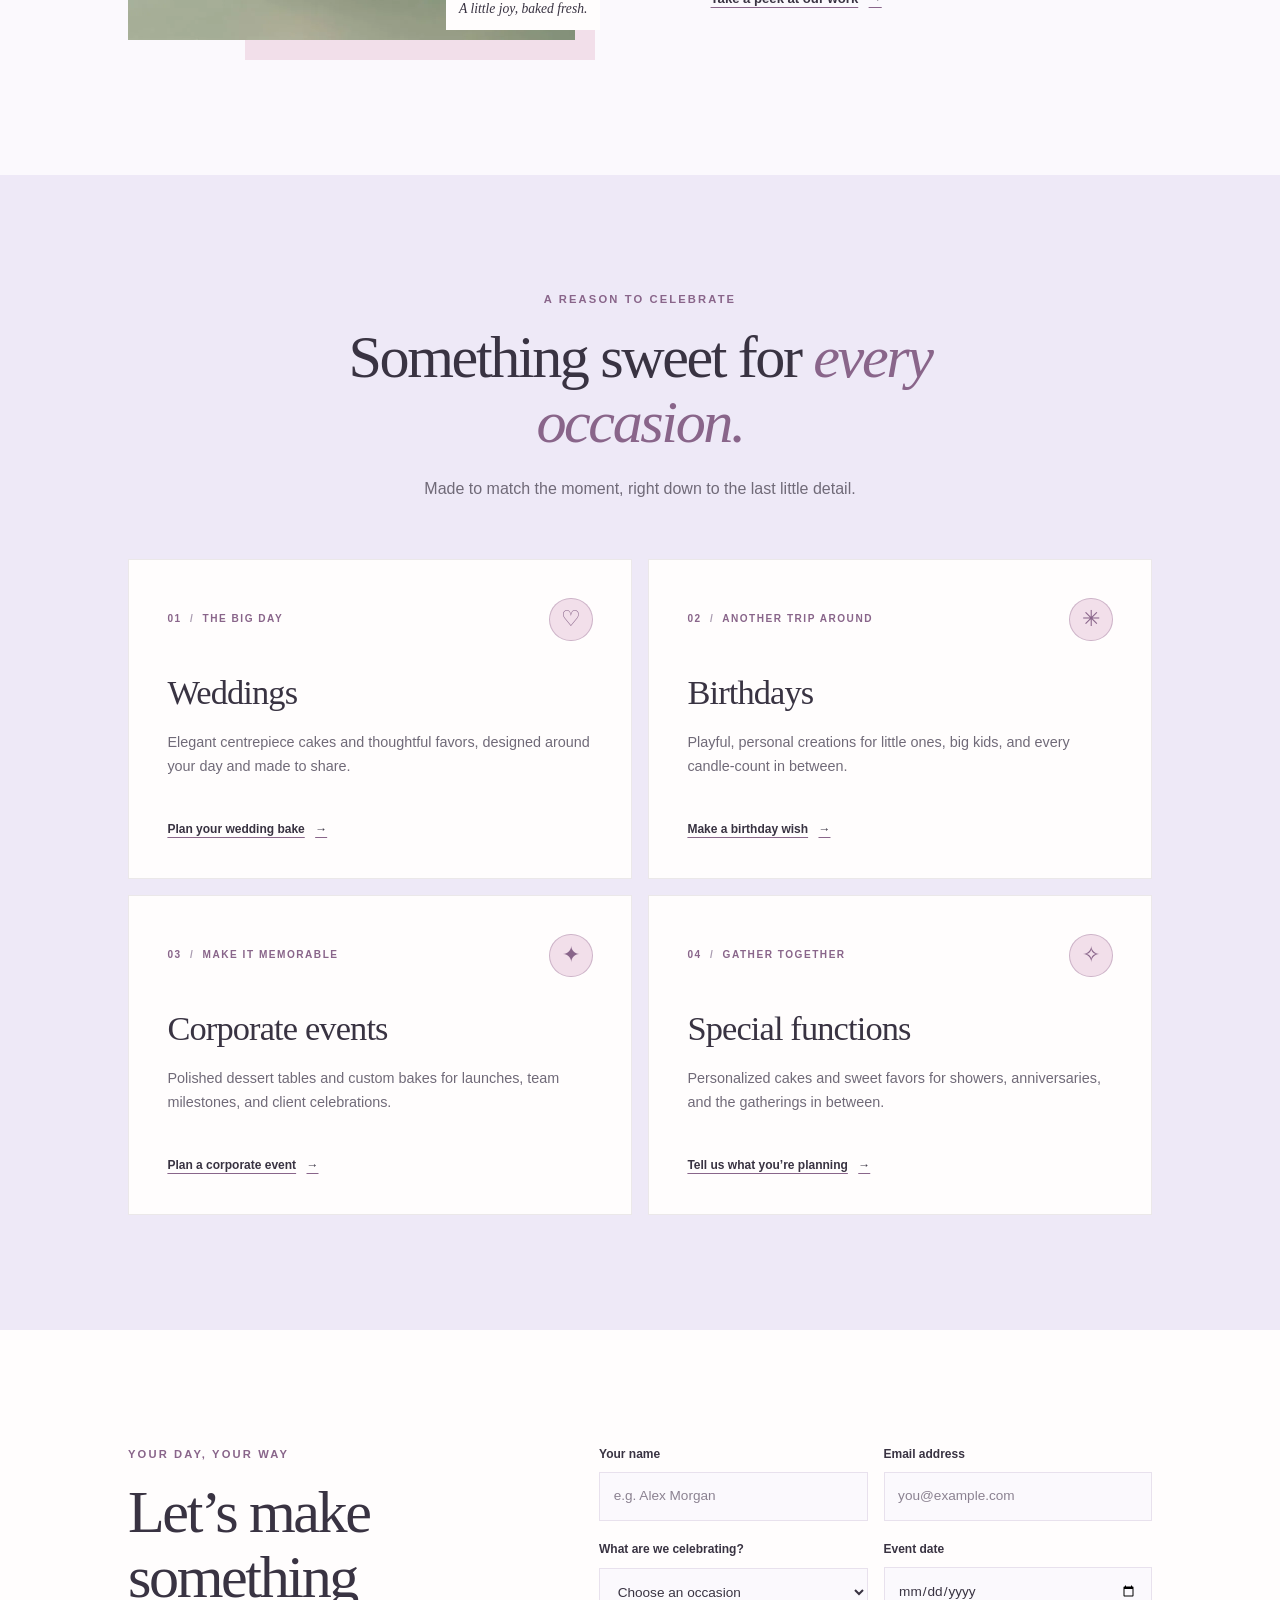
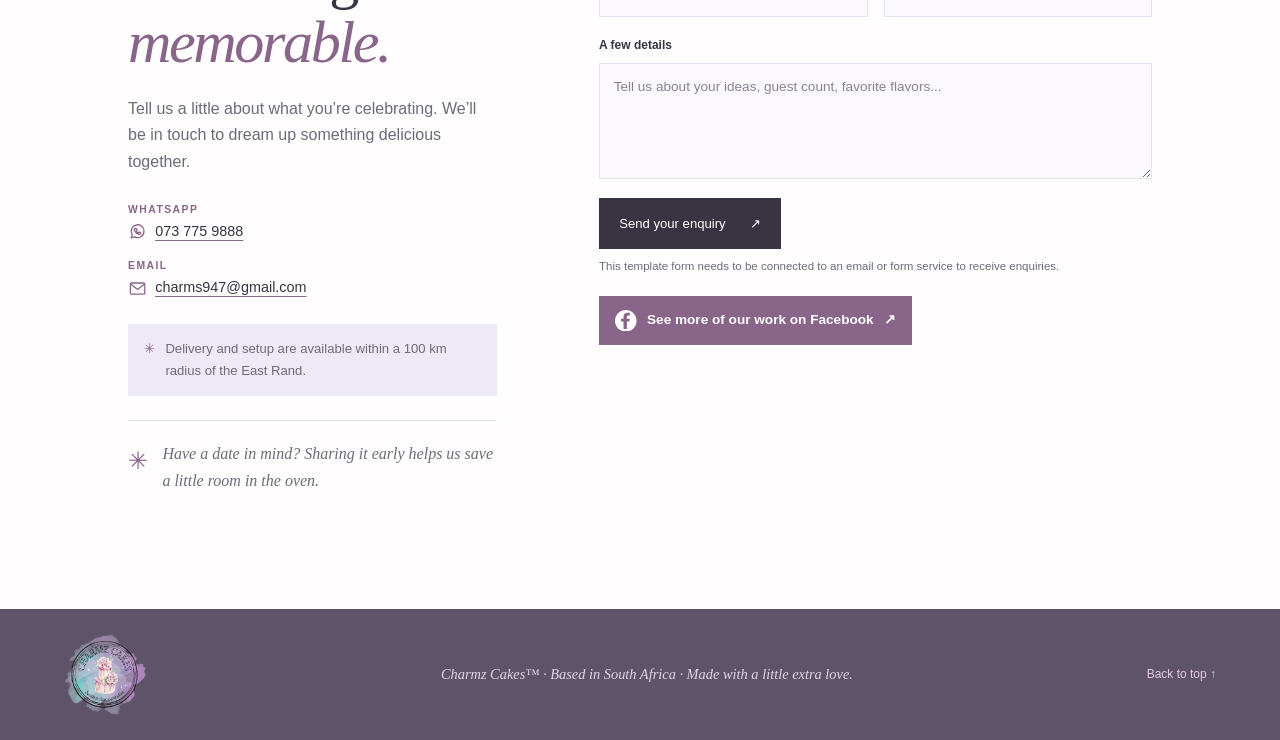
==== commit c7c59a24: "Add files via upload" ====
--- a/index.html
+++ b/index.html
@@ -5,7 +5,7 @@
   <meta name="viewport" content="width=device-width, initial-scale=1">
   <meta name="description" content="Custom cakes and cookies, lovingly made for weddings, birthdays and life's special gatherings.">
   <title>Charmz Cakes | Sweetest Slice of Paradise</title>
-  <link rel="icon" type="image/png" href="Images/Charmz%20Cakes.png">
+  <link rel="icon" type="image/webp" href="Images/Charmz%20Cakes.webp">
   <link rel="stylesheet" href="style.css">
 </head>
 <body>
@@ -13,7 +13,7 @@
 
   <header class="site-header">
     <a class="brand" href="#home" aria-label="Charmz Cakes home">
-      <img class="brand-logo" src="Images/Charmz%20Cakes.png" alt="Charmz Cakes — Sweetest slice of paradise">
+      <img class="brand-logo" src="Images/Charmz%20Cakes.webp" alt="Charmz Cakes — Sweetest slice of paradise">
     </a>
     <nav class="main-nav" aria-label="Main navigation">
       <a href="#home">Home</a>
@@ -41,7 +41,7 @@
         <p class="hero-note">Custom cakes · Cookies · Moments to remember</p>
       </div>
       <figure class="hero-image">
-        <img src="Images/WhatsApp%20Image%202026-10-04%20at%2021.04.39.jpeg" alt="An elegant tiered celebration cake decorated with colorful flowers">
+        <img src="Images/WhatsApp%20Image%202026-10-04%20at%2021.04.39.webp" alt="An elegant tiered celebration cake decorated with colorful flowers">
         <figcaption>One sweet detail at a time.</figcaption>
       </figure>
       <span class="hero-stamp" aria-hidden="true">Baked<br>with love</span>
@@ -49,7 +49,7 @@
 
     <section class="about section-pad" id="about" aria-labelledby="about-title">
       <div class="about-photo">
-        <img src="Images/WhatsApp Image 2026-10-04 at 21.04.38 (2).jpeg" alt="A romantic wedding cake with flowers and delicate greenery">
+        <img src="Images/WhatsApp Image 2026-10-04 at 21.04.38 (2).webp" alt="A romantic wedding cake with flowers and delicate greenery">
         <span class="photo-caption">A little joy, baked fresh.</span>
       </div>
       <div class="about-copy">
@@ -182,7 +182,7 @@
 
   <footer class="site-footer">
     <a class="brand footer-brand" href="#home">
-      <img class="brand-logo" src="Images/Charmz%20Cakes.png" alt="Charmz Cakes — Sweetest slice of paradise">
+      <img class="brand-logo" src="Images/Charmz%20Cakes.webp" alt="Charmz Cakes — Sweetest slice of paradise">
     </a>
     <p>Charmz Cakes™ · Based in South Africa · Made with a little extra love.</p>
     <a href="#home">Back to top ↑</a>
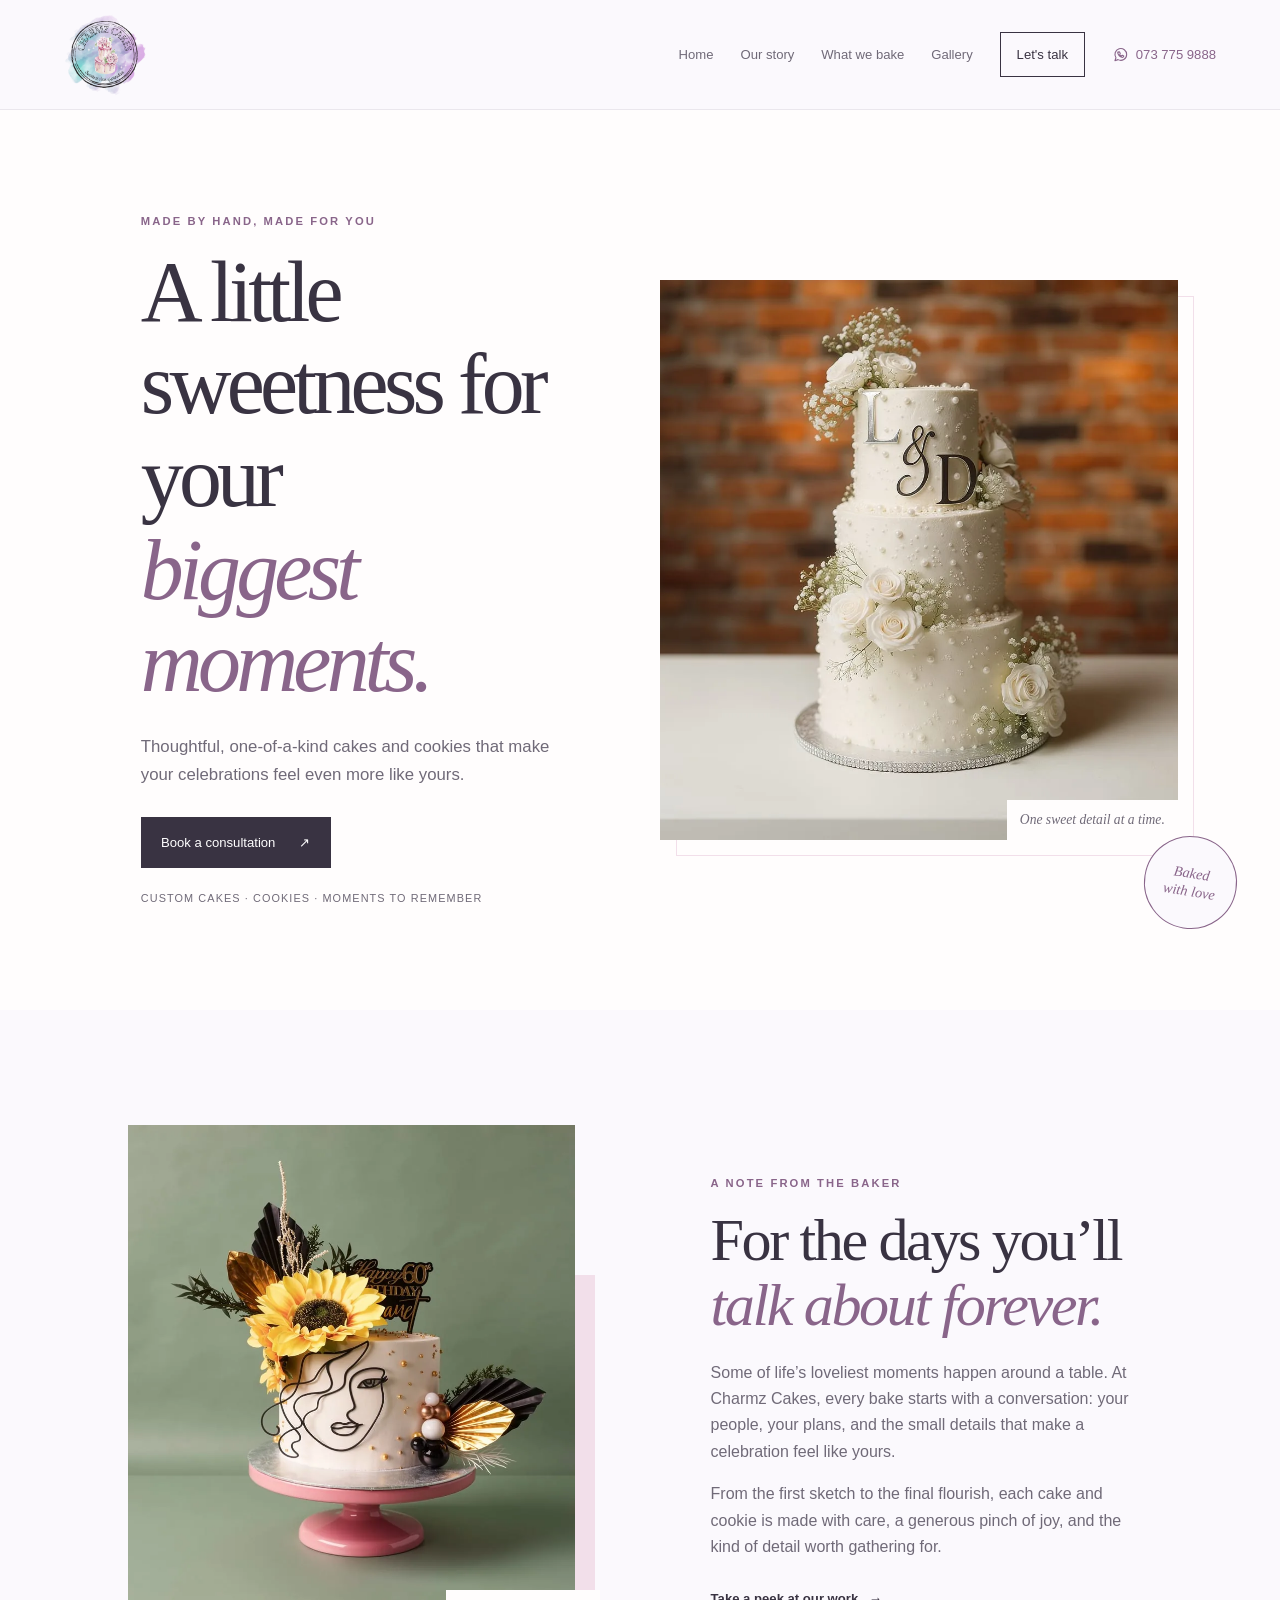
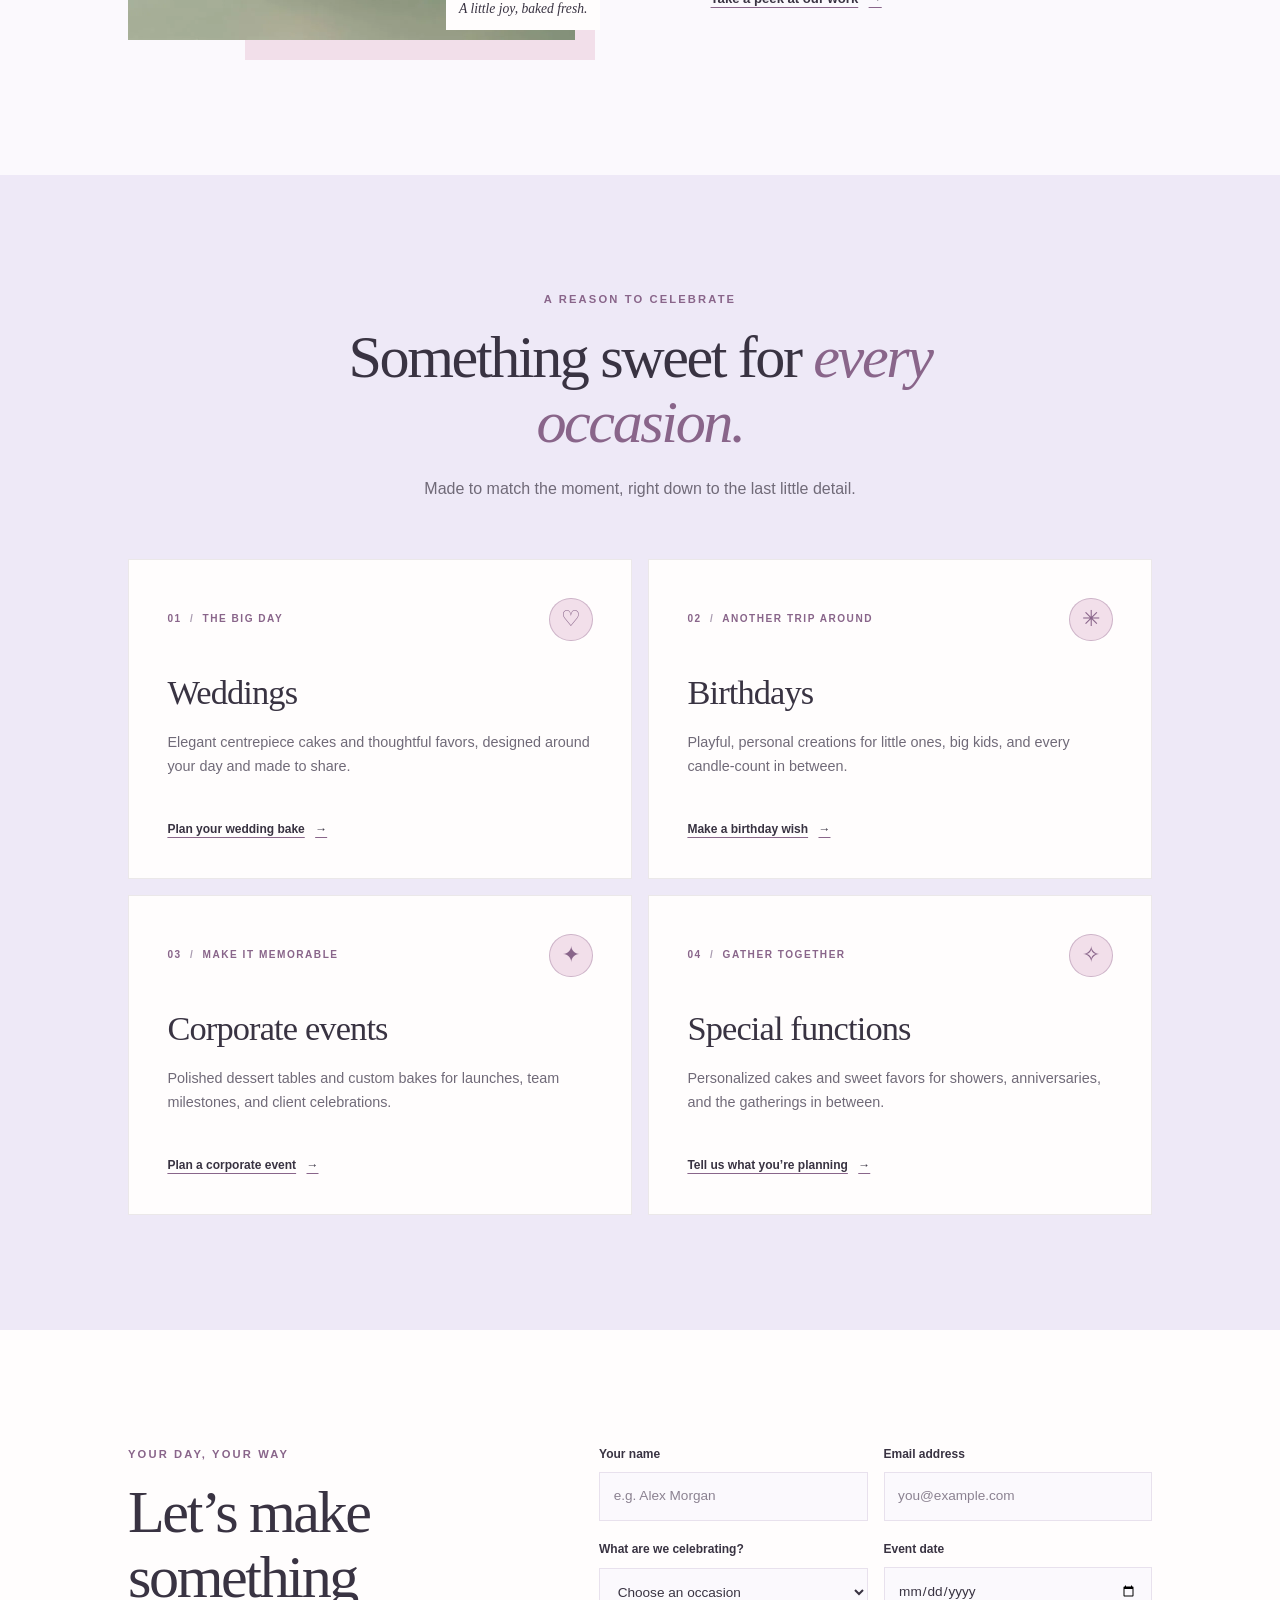
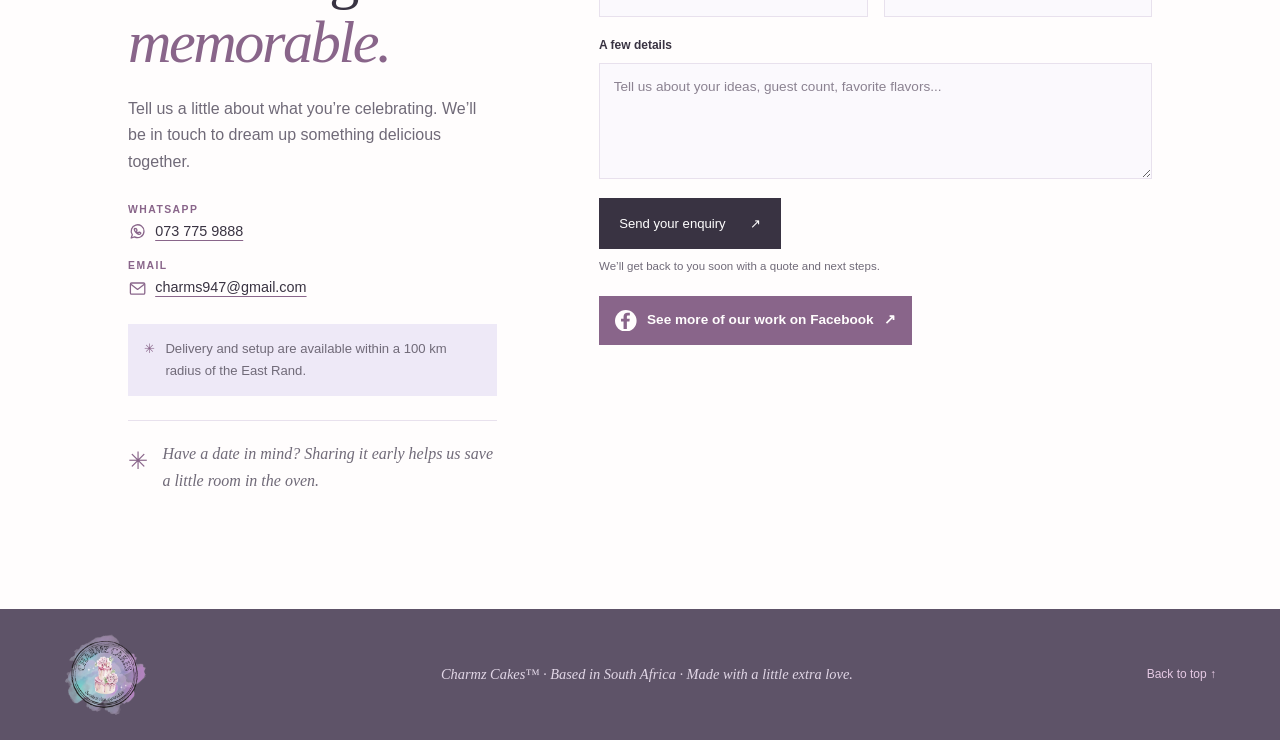
==== commit 1f2775c9: "Add files via upload" ====
--- a/index.html
+++ b/index.html
@@ -141,7 +141,7 @@
         </div>
       </div>
       <div class="contact-form-wrap">
-        <form class="contact-form" action="#" method="get">
+        <form class="contact-form" action="https://formspree.io/f/maeqaelg" method="POST">
           <div class="form-row">
             <div class="form-field">
               <label for="name">Your name</label>
@@ -172,8 +172,9 @@
             <label for="message">A few details</label>
             <textarea id="message" name="message" rows="4" placeholder="Tell us about your ideas, guest count, favorite flavors..."></textarea>
           </div>
+          <div id="form-status" class="form-status" aria-live="polite" hidden></div>
           <button class="button button-dark" type="submit">Send your enquiry <span aria-hidden="true">↗</span></button>
-          <p class="form-note">This template form needs to be connected to an email or form service to receive enquiries.</p>
+          <p class="form-note">We’ll get back to you soon with a quote and next steps.</p>
         </form>
         <a class="contact-social-link" href="https://www.facebook.com/cakesbycharmain2015/" target="_blank" rel="noopener noreferrer"><svg aria-hidden="true" viewBox="0 0 24 24"><circle cx="12" cy="12" r="12" fill="currentColor"></circle><path d="M13.2 21v-8.2H16l.4-3.2h-3.2V7.5c0-.9.3-1.5 1.6-1.5h1.7V3.1c-.3 0-1.4-.1-2.6-.1-2.6 0-4.4 1.6-4.4 4.5v2.1H6.7v3.2h2.8V21h3.7Z" fill="var(--rose-deep)"></path></svg>See more of our work on Facebook <span aria-hidden="true">↗</span></a>
       </div>
@@ -187,5 +188,58 @@
     <p>Charmz Cakes™ · Based in South Africa · Made with a little extra love.</p>
     <a href="#home">Back to top ↑</a>
   </footer>
+
+  <script>
+    const contactForm = document.querySelector('.contact-form');
+    const formStatus = document.getElementById('form-status');
+
+    if (contactForm && formStatus) {
+      contactForm.addEventListener('submit', async function (event) {
+        event.preventDefault();
+
+        const button = contactForm.querySelector('button[type="submit"]');
+        const originalButtonText = button.innerHTML;
+
+        formStatus.hidden = false;
+        formStatus.classList.remove('success', 'error');
+        formStatus.textContent = 'Sending your enquiry...';
+        button.disabled = true;
+        button.innerHTML = 'Sending...';
+
+        try {
+          const response = await fetch(contactForm.action, {
+            method: 'POST',
+            body: new FormData(contactForm),
+            headers: {
+              Accept: 'application/json'
+            }
+          });
+
+          if (!response.ok) {
+            throw new Error('Form submission failed');
+          }
+
+          contactForm.reset();
+          formStatus.classList.add('success');
+          formStatus.textContent = 'Thank you! Your enquiry has been sent successfully.';
+        } catch (error) {
+          formStatus.classList.add('error');
+          formStatus.textContent = 'Sorry, something went wrong. Please email charms947@gmail.com or WhatsApp us directly.';
+        } finally {
+          button.disabled = false;
+          button.innerHTML = originalButtonText;
+        }
+      });
+    }
+  </script>
 </body>
 </html>
+
+
+
+
+
+
+
+
+
--- a/style.css
+++ b/style.css
@@ -637,6 +637,27 @@
   cursor: pointer;
 }
 
+.form-status {
+  margin-top: -0.2rem;
+  padding: 0.7rem 0.9rem;
+  border: 1px solid var(--line);
+  background: #f7f0f3;
+  color: var(--ink);
+  font-size: 0.8rem;
+}
+
+.form-status.success {
+  border-color: rgba(72, 126, 95, 0.4);
+  background: #edf8f1;
+  color: #234b36;
+}
+
+.form-status.error {
+  border-color: rgba(146, 67, 67, 0.35);
+  background: #fdf0f0;
+  color: #7b2c2c;
+}
+
 .form-note {
   margin: -0.7rem 0 0;
   color: var(--muted);
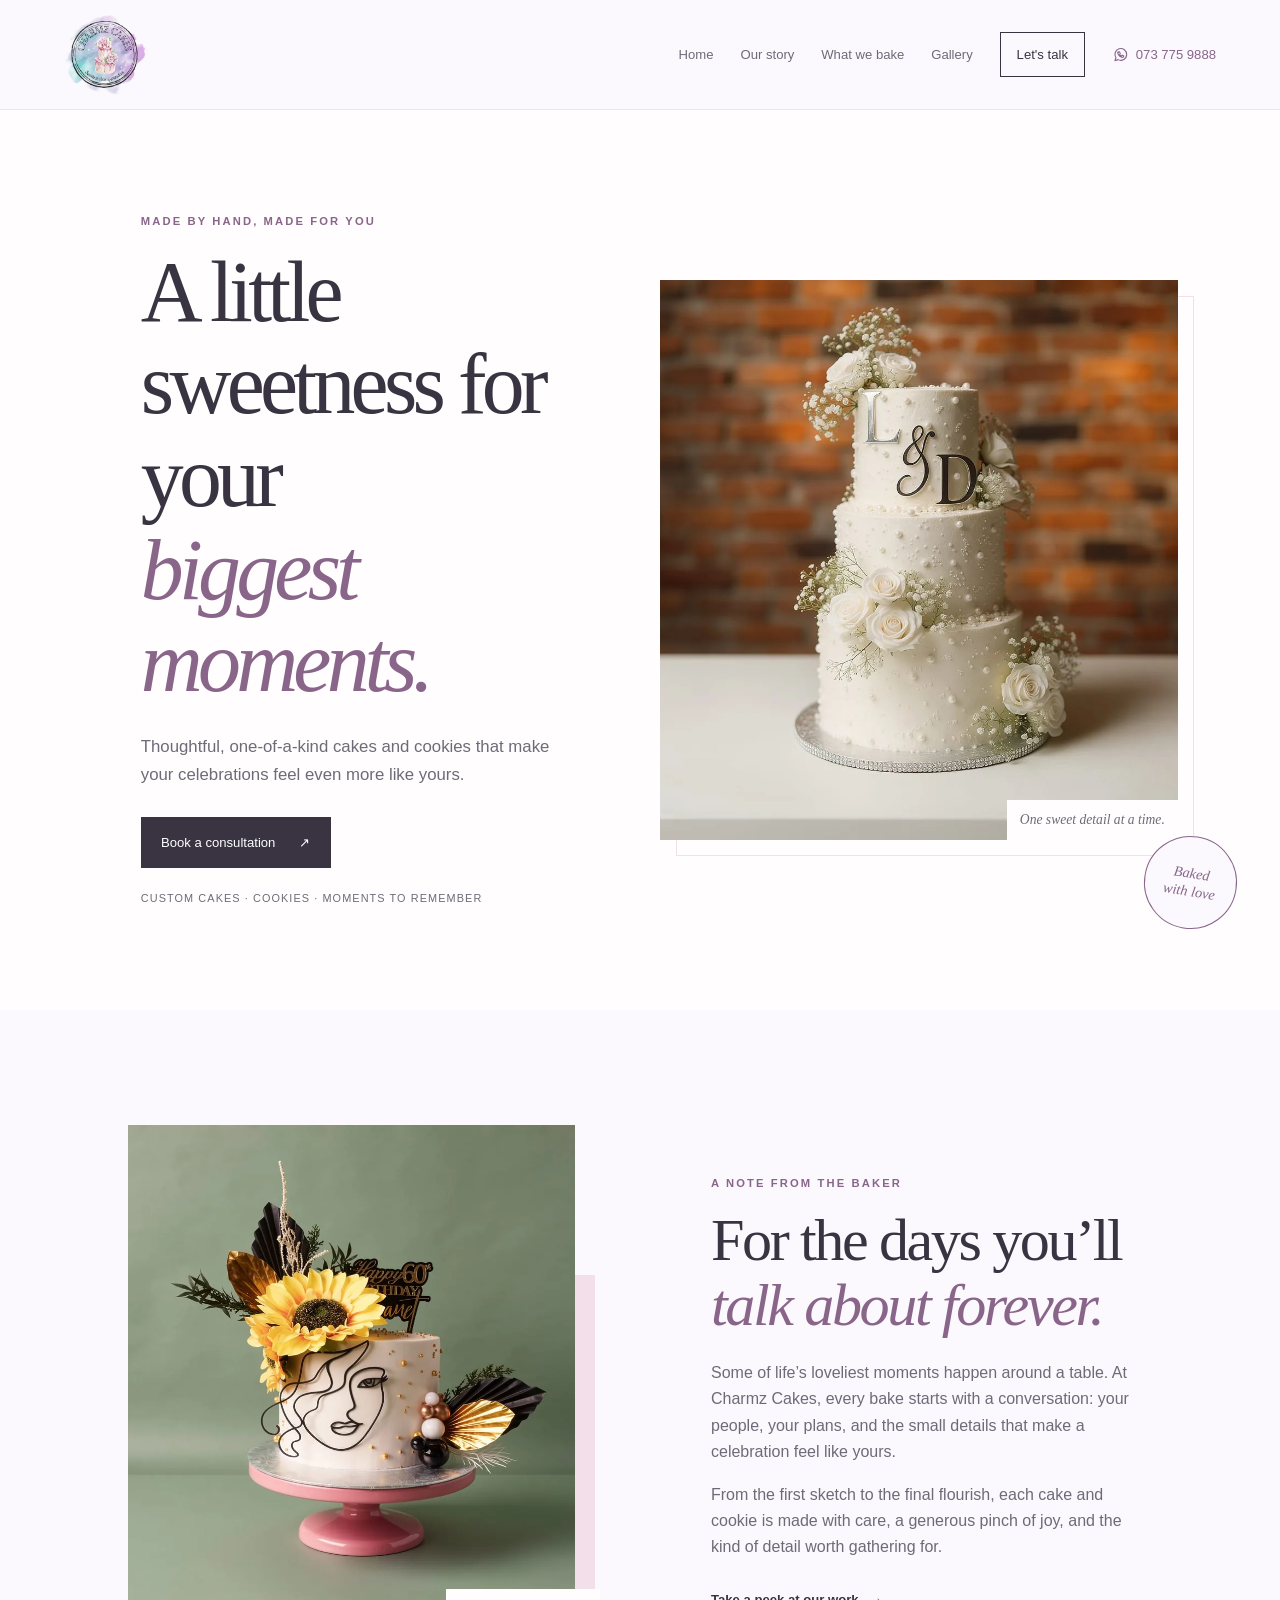
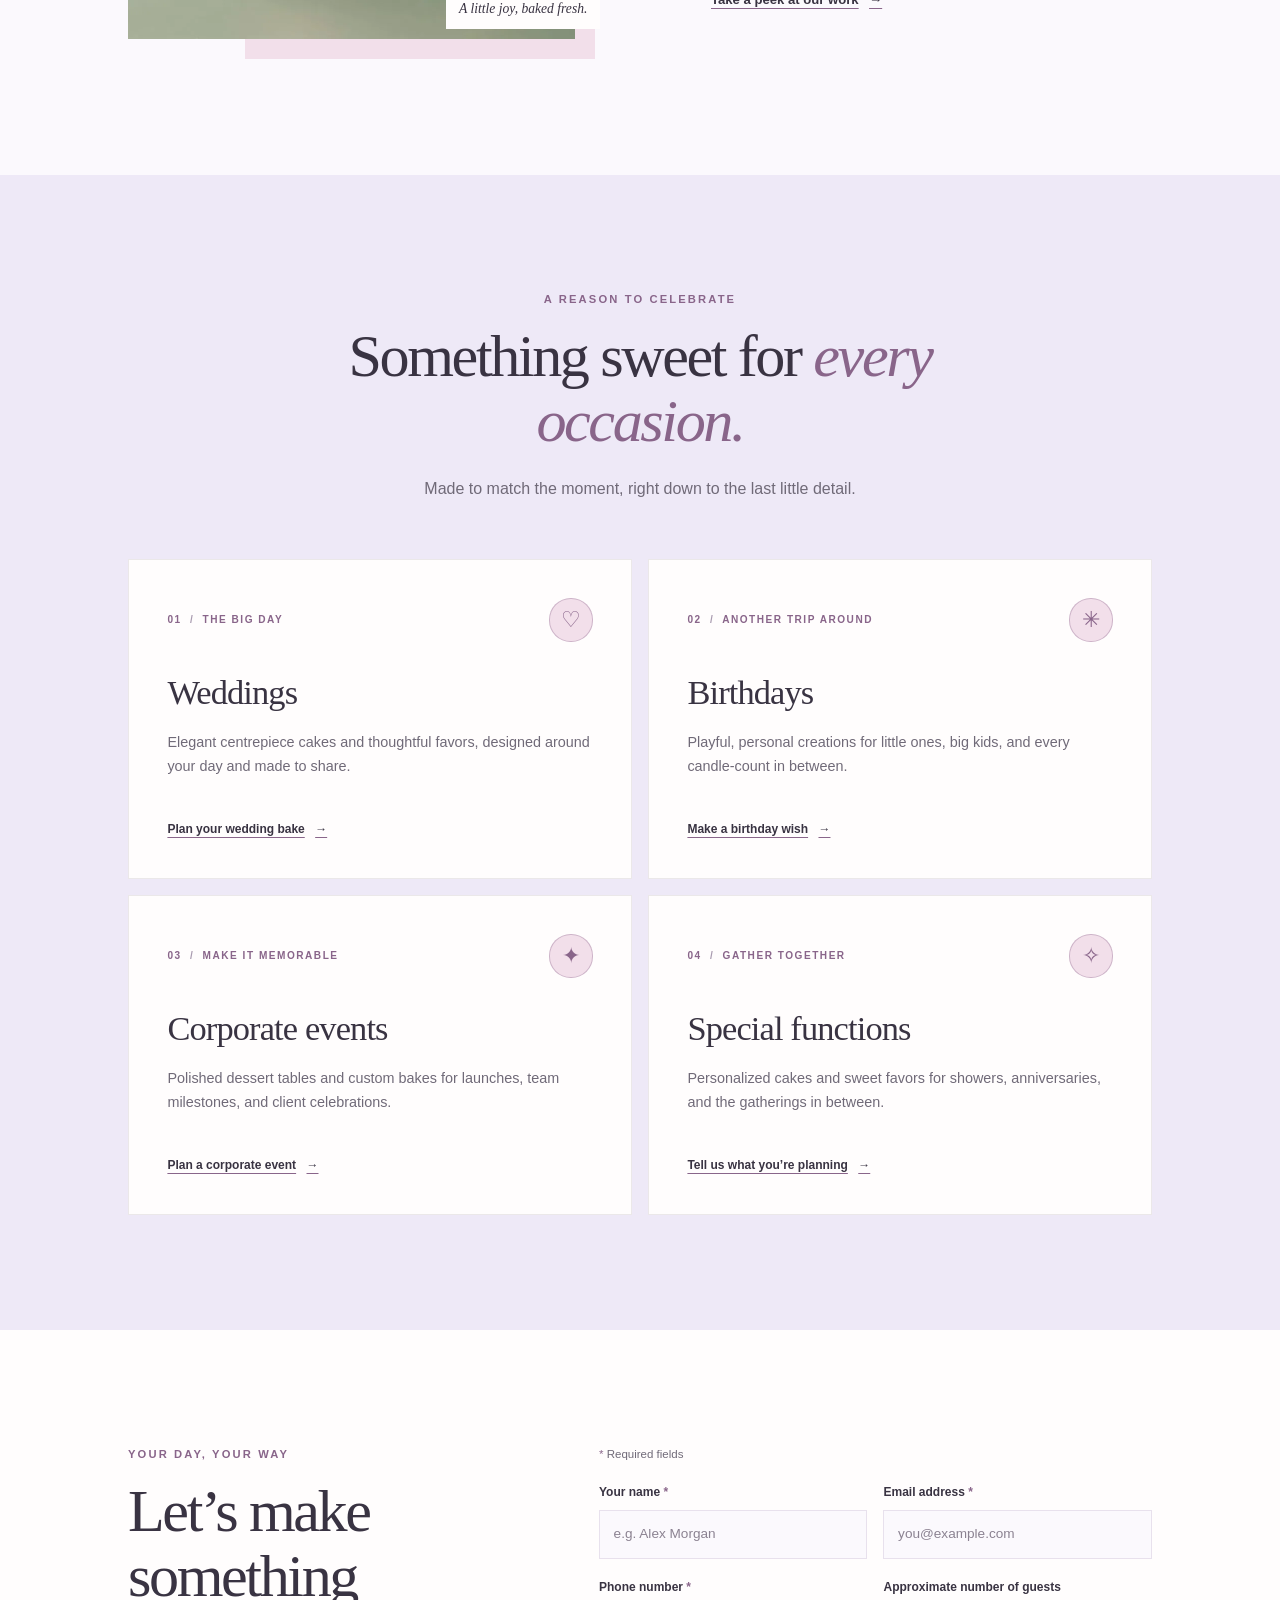
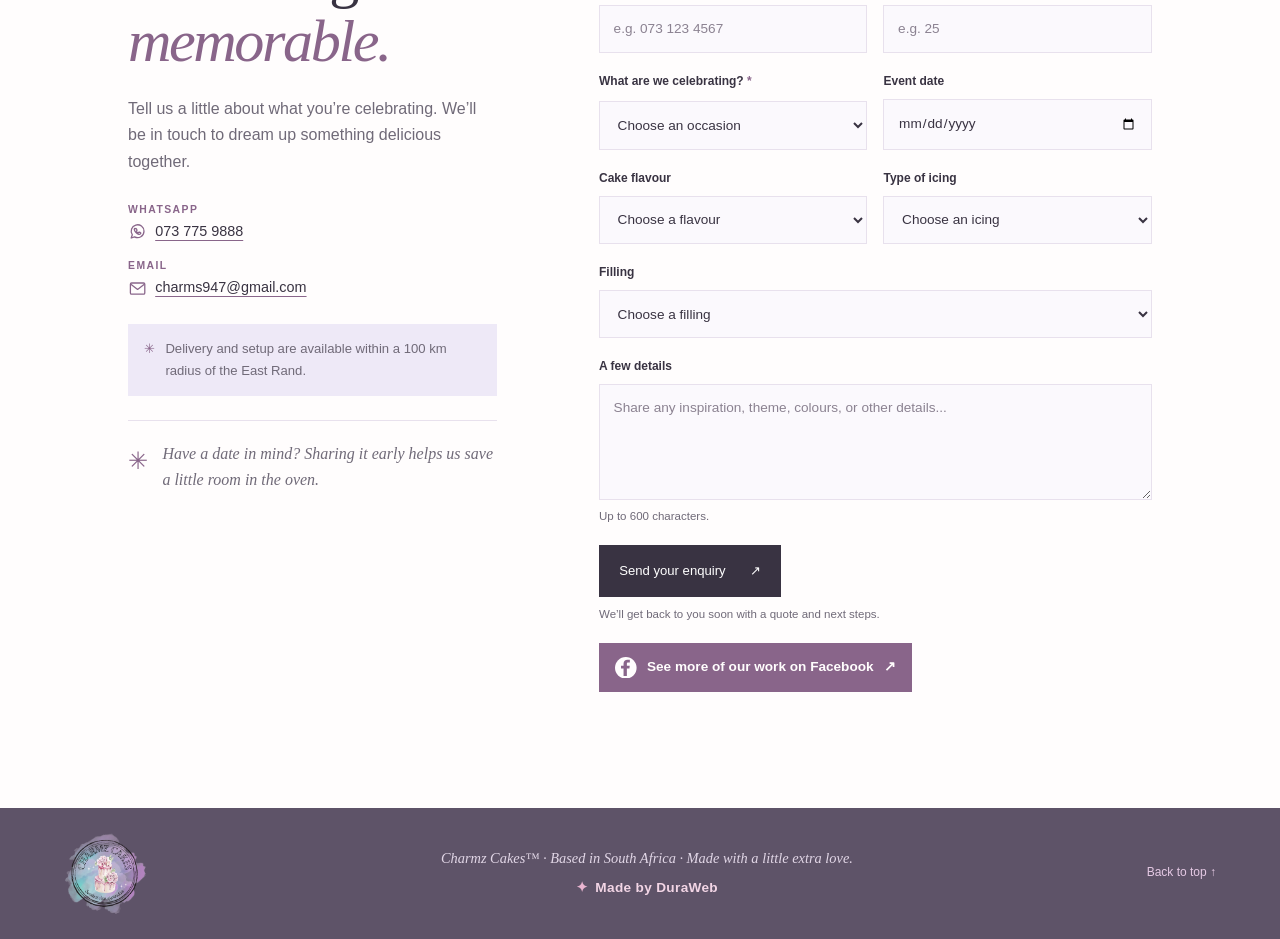
==== commit 4dde3abf: "Add files via upload" ====
--- a/index.html
+++ b/index.html
@@ -33,14 +33,14 @@
 
   <main id="main-content">
     <section class="hero" id="home" aria-labelledby="hero-title">
-      <div class="hero-copy">
+      <div class="hero-copy" data-reveal="left">
         <p class="eyebrow">Made by hand, made for you</p>
         <h1 id="hero-title">A little sweetness for your <em>biggest moments.</em></h1>
         <p class="hero-intro">Thoughtful, one-of-a-kind cakes and cookies that make your celebrations feel even more like yours.</p>
         <a class="button button-dark" href="#contact">Book a consultation <span aria-hidden="true">↗</span></a>
         <p class="hero-note">Custom cakes · Cookies · Moments to remember</p>
       </div>
-      <figure class="hero-image">
+      <figure class="hero-image" data-reveal="right">
         <img src="Images/WhatsApp%20Image%202026-10-04%20at%2021.04.39.webp" alt="An elegant tiered celebration cake decorated with colorful flowers">
         <figcaption>One sweet detail at a time.</figcaption>
       </figure>
@@ -48,11 +48,11 @@
     </section>
 
     <section class="about section-pad" id="about" aria-labelledby="about-title">
-      <div class="about-photo">
+      <div class="about-photo" data-reveal="left">
         <img src="Images/WhatsApp Image 2026-10-04 at 21.04.38 (2).webp" alt="A romantic wedding cake with flowers and delicate greenery">
         <span class="photo-caption">A little joy, baked fresh.</span>
       </div>
-      <div class="about-copy">
+      <div class="about-copy" data-reveal="right">
         <p class="eyebrow">A note from the baker</p>
         <h2 id="about-title">For the days you’ll <em>talk about forever.</em></h2>
         <p>Some of life’s loveliest moments happen around a table. At Charmz Cakes, every bake starts with a conversation: your people, your plans, and the small details that make a celebration feel like yours.</p>
@@ -62,13 +62,13 @@
     </section>
 
     <section class="services section-pad" id="services" aria-labelledby="services-title">
-      <div class="section-heading">
+      <div class="section-heading" data-reveal="up">
         <p class="eyebrow">A reason to celebrate</p>
         <h2 id="services-title">Something sweet for <em>every occasion.</em></h2>
         <p>Made to match the moment, right down to the last little detail.</p>
       </div>
       <div class="service-grid">
-        <article class="service-card">
+        <article class="service-card" data-reveal="up">
           <div class="service-card-top">
             <p class="service-number">01 <span>/</span> The big day</p>
             <span class="service-icon" aria-hidden="true">♡</span>
@@ -77,7 +77,7 @@
           <p>Elegant centrepiece cakes and thoughtful favors, designed around your day and made to share.</p>
           <a class="text-link" href="#contact">Plan your wedding bake <span aria-hidden="true">→</span></a>
         </article>
-        <article class="service-card">
+        <article class="service-card" data-reveal="up">
           <div class="service-card-top">
             <p class="service-number">02 <span>/</span> Another trip around</p>
             <span class="service-icon" aria-hidden="true">✳</span>
@@ -86,7 +86,7 @@
           <p>Playful, personal creations for little ones, big kids, and every candle-count in between.</p>
           <a class="text-link" href="#contact">Make a birthday wish <span aria-hidden="true">→</span></a>
         </article>
-        <article class="service-card">
+        <article class="service-card" data-reveal="up">
           <div class="service-card-top">
             <p class="service-number">03 <span>/</span> Make it memorable</p>
             <span class="service-icon" aria-hidden="true">✦</span>
@@ -95,7 +95,7 @@
           <p>Polished dessert tables and custom bakes for launches, team milestones, and client celebrations.</p>
           <a class="text-link" href="#contact">Plan a corporate event <span aria-hidden="true">→</span></a>
         </article>
-        <article class="service-card">
+        <article class="service-card" data-reveal="up">
           <div class="service-card-top">
             <p class="service-number">04 <span>/</span> Gather together</p>
             <span class="service-icon" aria-hidden="true">✧</span>
@@ -108,7 +108,7 @@
     </section>
 
     <section class="contact section-pad" id="contact" aria-labelledby="contact-title">
-      <div class="contact-copy">
+      <div class="contact-copy" data-reveal="left">
         <p class="eyebrow">Your day, your way</p>
         <h2 id="contact-title">Let’s make something <em>memorable.</em></h2>
         <p>Tell us a little about what you’re celebrating. We’ll be in touch to dream up something delicious together.</p>
@@ -140,21 +140,32 @@
           <p>Have a date in mind? Sharing it early helps us save a little room in the oven.</p>
         </div>
       </div>
-      <div class="contact-form-wrap">
+      <div class="contact-form-wrap" data-reveal="right">
         <form class="contact-form" action="https://formspree.io/f/maeqaelg" method="POST">
+          <p class="form-required-note"><span class="required-mark" aria-hidden="true">*</span> Required fields</p>
           <div class="form-row">
             <div class="form-field">
-              <label for="name">Your name</label>
+              <label for="name">Your name <span class="required-mark" aria-hidden="true">*</span></label>
               <input id="name" name="name" type="text" autocomplete="name" placeholder="e.g. Alex Morgan" required>
             </div>
             <div class="form-field">
-              <label for="email">Email address</label>
+              <label for="email">Email address <span class="required-mark" aria-hidden="true">*</span></label>
               <input id="email" name="email" type="email" autocomplete="email" placeholder="you@example.com" required>
             </div>
           </div>
           <div class="form-row">
             <div class="form-field">
-              <label for="event-type">What are we celebrating?</label>
+              <label for="phone">Phone number <span class="required-mark" aria-hidden="true">*</span></label>
+              <input id="phone" name="phone" type="tel" autocomplete="tel" placeholder="e.g. 073 123 4567" required>
+            </div>
+            <div class="form-field">
+              <label for="guest-count">Approximate number of guests</label>
+              <input id="guest-count" name="guest-count" type="number" min="1" step="1" inputmode="numeric" placeholder="e.g. 25">
+            </div>
+          </div>
+          <div class="form-row">
+            <div class="form-field">
+              <label for="event-type">What are we celebrating? <span class="required-mark" aria-hidden="true">*</span></label>
               <select id="event-type" name="event-type" required>
                 <option value="" disabled selected>Choose an occasion</option>
                 <option value="wedding">Wedding</option>
@@ -168,15 +179,66 @@
               <input id="event-date" name="event-date" type="date">
             </div>
           </div>
+          <div class="form-row">
+            <div class="form-field">
+              <label for="cake-flavour">Cake flavour</label>
+              <select id="cake-flavour" name="cake-flavour">
+                <option value="" disabled selected>Choose a flavour</option>
+                <option>Vanilla</option>
+                <option>Chocolate</option>
+                <option>Grenadella (Tropical)</option>
+                <option>Turkish Delight</option>
+                <option>Red Velvet</option>
+                <option>Carrot</option>
+                <option>Strawberry</option>
+                <option>Lemon &amp; Poppyseed</option>
+                <option>Lemon</option>
+                <option>Chocolate "Mud" Cake</option>
+                <option>Fruit Cake</option>
+                <option>Marbled Cake</option>
+                <option>Other</option>
+              </select>
+            </div>
+            <div class="form-field">
+              <label for="icing-type">Type of icing</label>
+              <select id="icing-type" name="icing-type">
+                <option value="" disabled selected>Choose an icing</option>
+                <option>Buttercream</option>
+                <option>Fondant</option>
+                <option>Marzipan (Fruit Cake)</option>
+                <option>Chocolate Ganache</option>
+                <option>Other</option>
+              </select>
+            </div>
+          </div>
+          <div class="form-field">
+            <label for="filling">Filling</label>
+            <select id="filling" name="filling">
+              <option value="" disabled selected>Choose a filling</option>
+              <option>Chocolate Ganache</option>
+              <option>Chocolate Mousse</option>
+              <option>Salted Caramel</option>
+              <option>Cream Cheese</option>
+              <option>Jam</option>
+              <option>Raspberry Compote</option>
+              <option>Lemon Curd</option>
+              <option>Nutella &amp; Hazelnut</option>
+              <option>Strawberry Filling/Compote</option>
+              <option>Other</option>
+            </select>
+          </div>
           <div class="form-field">
             <label for="message">A few details</label>
-            <textarea id="message" name="message" rows="4" placeholder="Tell us about your ideas, guest count, favorite flavors..."></textarea>
+            <textarea id="message" name="message" rows="4" maxlength="600" placeholder="Share any inspiration, theme, colours, or other details..."></textarea>
+            <span class="field-hint">Up to 600 characters.</span>
           </div>
           <div id="form-status" class="form-status" aria-live="polite" hidden></div>
           <button class="button button-dark" type="submit">Send your enquiry <span aria-hidden="true">↗</span></button>
           <p class="form-note">We’ll get back to you soon with a quote and next steps.</p>
         </form>
-        <a class="contact-social-link" href="https://www.facebook.com/cakesbycharmain2015/" target="_blank" rel="noopener noreferrer"><svg aria-hidden="true" viewBox="0 0 24 24"><circle cx="12" cy="12" r="12" fill="currentColor"></circle><path d="M13.2 21v-8.2H16l.4-3.2h-3.2V7.5c0-.9.3-1.5 1.6-1.5h1.7V3.1c-.3 0-1.4-.1-2.6-.1-2.6 0-4.4 1.6-4.4 4.5v2.1H6.7v3.2h2.8V21h3.7Z" fill="var(--rose-deep)"></path></svg>See more of our work on Facebook <span aria-hidden="true">↗</span></a>
+        <div class="contact-form-links">
+          <a class="contact-social-link" href="https://www.facebook.com/cakesbycharmain2015/" target="_blank" rel="noopener noreferrer"><svg aria-hidden="true" viewBox="0 0 24 24"><circle cx="12" cy="12" r="12" fill="currentColor"></circle><path d="M13.2 21v-8.2H16l.4-3.2h-3.2V7.5c0-.9.3-1.5 1.6-1.5h1.7V3.1c-.3 0-1.4-.1-2.6-.1-2.6 0-4.4 1.6-4.4 4.5v2.1H6.7v3.2h2.8V21h3.7Z" fill="var(--rose-deep)"></path></svg>See more of our work on Facebook <span aria-hidden="true">↗</span></a>
+        </div>
       </div>
     </section>
   </main>
@@ -185,10 +247,16 @@
     <a class="brand footer-brand" href="#home">
       <img class="brand-logo" src="Images/Charmz%20Cakes.webp" alt="Charmz Cakes — Sweetest slice of paradise">
     </a>
-    <p>Charmz Cakes™ · Based in South Africa · Made with a little extra love.</p>
-    <a href="#home">Back to top ↑</a>
+    <div class="footer-copy">
+      <p>Charmz Cakes™ · Based in South Africa · Made with a little extra love.</p>
+      <a class="footer-credit" href="#"><span aria-hidden="true">✦</span> Made by DuraWeb</a>
+    </div>
+    <div class="footer-links">
+      <a href="#home">Back to top ↑</a>
+    </div>
   </footer>
 
+  <script src="animations.js" defer></script>
   <script>
     const contactForm = document.querySelector('.contact-form');
     const formStatus = document.getElementById('form-status');
@@ -238,8 +306,3 @@
 
 
 
-
-
-
-
-
--- a/style.css
+++ b/style.css
@@ -216,6 +216,30 @@
   font-weight: 600;
   text-decoration-color: var(--rose-deep);
   text-underline-offset: 0.28rem;
+}
+
+html.motion-ready [data-reveal] {
+  opacity: 0;
+  transition: opacity 1000ms ease, transform 1000ms cubic-bezier(0.2, 0.65, 0.3, 1);
+  will-change: opacity, transform;
+}
+
+html.motion-ready [data-reveal="left"] {
+  transform: translateX(calc(-1 * var(--reveal-side-distance, 5rem)));
+}
+
+html.motion-ready [data-reveal="right"] {
+  transform: translateX(var(--reveal-side-distance, 5rem));
+}
+
+html.motion-ready [data-reveal="up"] {
+  transform: translateY(3rem);
+}
+
+html.motion-ready [data-reveal].is-visible {
+  opacity: 1;
+  transform: translate(0, 0);
+  will-change: auto;
 }
 
 /* The hero pairs the welcome message with a real cake photo from the project. */
@@ -423,6 +447,27 @@
   transition: transform 180ms ease, box-shadow 180ms ease, border-color 180ms ease;
 }
 
+html.motion-ready .service-card[data-reveal] {
+  transition: opacity 700ms ease, transform 700ms cubic-bezier(0.2, 0.65, 0.3, 1), box-shadow 180ms ease, border-color 180ms ease;
+}
+
+html.motion-ready .service-card[data-reveal]:nth-child(4n + 2) {
+  transition-delay: 80ms;
+}
+
+html.motion-ready .service-card[data-reveal]:nth-child(4n + 3) {
+  transition-delay: 160ms;
+}
+
+html.motion-ready .service-card[data-reveal]:nth-child(4n + 4) {
+  transition-delay: 240ms;
+}
+
+html.motion-ready .service-card[data-reveal]:hover,
+html.motion-ready .service-card[data-reveal]:focus-within {
+  transition-delay: 0ms;
+}
+
 .service-card:hover,
 .service-card:focus-within {
   transform: translateY(-4px);
@@ -592,6 +637,11 @@
   gap: 1.2rem;
 }
 
+.contact-form-links {
+  display: flex;
+  justify-content: flex-start;
+}
+
 .form-row {
   display: grid;
   grid-template-columns: repeat(2, minmax(0, 1fr));
@@ -606,6 +656,17 @@
 .form-field label {
   font-size: 0.75rem;
   font-weight: 600;
+}
+
+.form-required-note,
+.field-hint {
+  margin: 0;
+  color: var(--muted);
+  font-size: 0.72rem;
+}
+
+.required-mark {
+  color: var(--rose-deep);
 }
 
 .form-field input,
@@ -624,6 +685,7 @@
 
 .form-field textarea {
   min-height: 7rem;
+  max-height: 14rem;
   resize: vertical;
 }
 
@@ -683,10 +745,49 @@
   font-style: italic;
 }
 
-.site-footer > a:last-child {
+.footer-copy {
+  display: grid;
+  min-width: 0;
+  gap: 0.45rem;
+}
+
+.footer-credit {
+  display: inline-flex;
+  width: fit-content;
+  align-items: center;
+  justify-self: center;
+  gap: 0.45rem;
+  color: #f2d5e5;
+  font-size: 0.85rem;
+  font-weight: 700;
+  letter-spacing: 0.025em;
+  text-decoration: none;
+  text-underline-offset: 0.2em;
+}
+
+.footer-credit:hover {
+  text-decoration: underline;
+}
+
+.footer-credit span {
+  color: #eab5d1;
+}
+
+.footer-links {
+  display: flex;
+  flex-wrap: wrap;
+  gap: 1rem;
+}
+
+.footer-links a {
   color: #e5c9e4;
   font-size: 0.75rem;
   text-decoration: none;
+}
+
+.footer-links a:hover {
+  text-decoration: underline;
+  text-underline-offset: 0.2em;
 }
 
 .contact-social-link {
@@ -747,6 +848,116 @@
   color: var(--muted);
 }
 
+.showcase-galleries {
+  padding: 1rem 0 5rem;
+}
+
+.showcase-category + .showcase-category {
+  margin-top: 2.5rem;
+}
+
+.showcase-heading {
+  display: flex;
+  max-width: 86rem;
+  align-items: end;
+  justify-content: space-between;
+  gap: 1rem;
+  margin: 0 auto 1.1rem;
+  padding: 0 clamp(1.25rem, 7vw, 7rem);
+}
+
+.showcase-heading .eyebrow {
+  margin-bottom: 0.45rem;
+}
+
+.showcase-heading h2 {
+  margin: 0;
+  font-size: clamp(2rem, 4vw, 3rem);
+}
+
+.showcase-category {
+  --slide-width: clamp(16rem, 34vw, 27rem);
+  --track-inset: clamp(1.25rem, 7vw, 7rem);
+}
+
+/* Arrows sit on the photo edges, vertically centred on the images. */
+.showcase-arrow {
+  position: absolute;
+  z-index: 2;
+  top: calc(0.5rem + var(--slide-width) * 0.475);
+  display: grid;
+  width: 3.6rem;
+  height: 3.6rem;
+  place-items: center;
+  padding: 0;
+  border: 2px solid #fff;
+  border-radius: 50%;
+  background: var(--ink);
+  box-shadow: 0 0.5rem 1.4rem rgb(57 51 66 / 35%);
+  color: #fff;
+  cursor: pointer;
+  transform: translateY(-50%);
+  transition: background-color 160ms ease, transform 160ms ease;
+}
+
+.showcase-arrow svg {
+  width: 1.5rem;
+  height: 1.5rem;
+  fill: none;
+  stroke: currentColor;
+  stroke-linecap: round;
+  stroke-linejoin: round;
+  stroke-width: 2.4;
+}
+
+.showcase-arrow:hover {
+  background: var(--rose-deep);
+  transform: translateY(-50%) scale(1.08);
+}
+
+.showcase-arrow-prev {
+  left: clamp(0.75rem, 3vw, 3rem);
+}
+
+.showcase-arrow-next {
+  right: clamp(0.75rem, 3vw, 3rem);
+}
+
+.showcase-window {
+  position: relative;
+  overflow: hidden;
+}
+
+.showcase-track {
+  position: relative;
+  display: flex;
+  gap: 1.25rem;
+  overflow-x: auto;
+  padding: 0.5rem var(--track-inset) 1.25rem;
+  scroll-padding-inline: var(--track-inset);
+  scroll-snap-type: x mandatory;
+  scrollbar-width: none;
+  -webkit-mask-image: linear-gradient(to right, transparent, #000 6%, #000 94%, transparent);
+  mask-image: linear-gradient(to right, transparent, #000 6%, #000 94%, transparent);
+}
+
+.showcase-track::-webkit-scrollbar {
+  display: none;
+}
+
+.showcase-track.is-animating {
+  scroll-snap-type: none;
+}
+
+.showcase-track .gallery-item {
+  flex: 0 0 var(--slide-width);
+  scroll-snap-align: start;
+}
+
+.showcase-track .gallery-item img {
+  aspect-ratio: 4 / 3.8;
+}
+
 .gallery-section {
   padding: 1.5rem clamp(1.25rem, 7vw, 7rem) 6rem;
 }
@@ -815,7 +1026,15 @@
 .gallery-item {
   min-width: 0;
   margin: 0;
-  animation: gallery-appear 240ms ease both;
+  overflow: hidden;
+}
+
+.gallery-item:nth-child(3n + 2) {
+  transition-delay: 80ms;
+}
+
+.gallery-item:nth-child(3n) {
+  transition-delay: 160ms;
 }
 
 .gallery-item img,
@@ -824,6 +1043,14 @@
   aspect-ratio: 4 / 4.6;
   object-fit: cover;
   background: var(--rose);
+}
+
+.gallery-item img {
+  transition: transform 500ms cubic-bezier(0.2, 0.65, 0.3, 1);
+}
+
+.gallery-item:hover img {
+  transform: scale(1.035);
 }
 
 .gallery-item figcaption {
@@ -924,14 +1151,16 @@
   margin-bottom: 1.6rem;
 }
 
-@keyframes gallery-appear {
-  from {
-    opacity: 0;
-    transform: translateY(0.5rem);
-  }
-  to {
-    opacity: 1;
-    transform: translateY(0);
+@media (min-width: 761px) and (max-width: 1200px) {
+  .hero-stamp {
+    top: clamp(5.5rem, 12vw, 9rem);
+    bottom: auto;
+  }
+}
+
+@media (max-width: 900px) {
+  html.motion-ready {
+    --reveal-side-distance: clamp(1rem, 6vw, 3rem);
   }
 }
 
@@ -1053,6 +1282,94 @@
   }
 }
 
+@media (min-width: 620px) and (max-width: 760px) {
+  .hero-copy,
+  .about-copy,
+  .contact-copy {
+    margin-right: auto;
+    margin-left: auto;
+    text-align: center;
+  }
+
+  .hero h1,
+  .hero-intro {
+    margin-right: auto;
+    margin-left: auto;
+  }
+
+  .hero-image {
+    margin-right: auto;
+    margin-left: auto;
+  }
+
+  .about-photo {
+    margin-right: auto;
+    margin-left: auto;
+  }
+
+  .about-copy .text-link {
+    justify-content: center;
+  }
+
+  .contact-details {
+    justify-items: center;
+  }
+
+  .delivery-note,
+  .contact-aside {
+    justify-content: center;
+    text-align: left;
+  }
+
+  .contact-form .button,
+  .contact-form-links {
+    justify-self: center;
+  }
+
+  .contact-form-links {
+    justify-content: center;
+  }
+
+  .form-note {
+    text-align: center;
+  }
+}
+
+@media (max-width: 760px) {
+  .showcase-heading {
+    padding-right: 1.4rem;
+    padding-left: 1.4rem;
+  }
+
+  .showcase-category {
+    --slide-width: min(82vw, 25rem);
+    --track-inset: 1.4rem;
+  }
+
+  .showcase-track {
+    -webkit-mask-image: linear-gradient(to right, transparent, #000 4%, #000 96%, transparent);
+    mask-image: linear-gradient(to right, transparent, #000 4%, #000 96%, transparent);
+  }
+
+  .showcase-arrow {
+    display: none;
+  }
+}
+
+@media (max-width: 600px) {
+  .form-row {
+    grid-template-columns: 1fr;
+  }
+
+  .showcase-galleries {
+    padding-top: 0.25rem;
+  }
+
+  .showcase-category + .showcase-category {
+    margin-top: 1.75rem;
+  }
+}
+
 @media (max-width: 460px) {
   .brand-logo {
     width: 4.4rem;
@@ -1065,10 +1382,6 @@
 
   .main-nav .nav-cta {
     padding: 0.35rem 0.45rem;
-  }
-
-  .form-row {
-    grid-template-columns: 1fr;
   }
 
   .gallery-grid {
@@ -1103,4 +1416,9 @@
     animation-iteration-count: 1 !important;
     transition-duration: 0.01ms !important;
   }
-}
+
+  html.motion-ready [data-reveal] {
+    opacity: 1;
+    transform: none;
+  }
+}
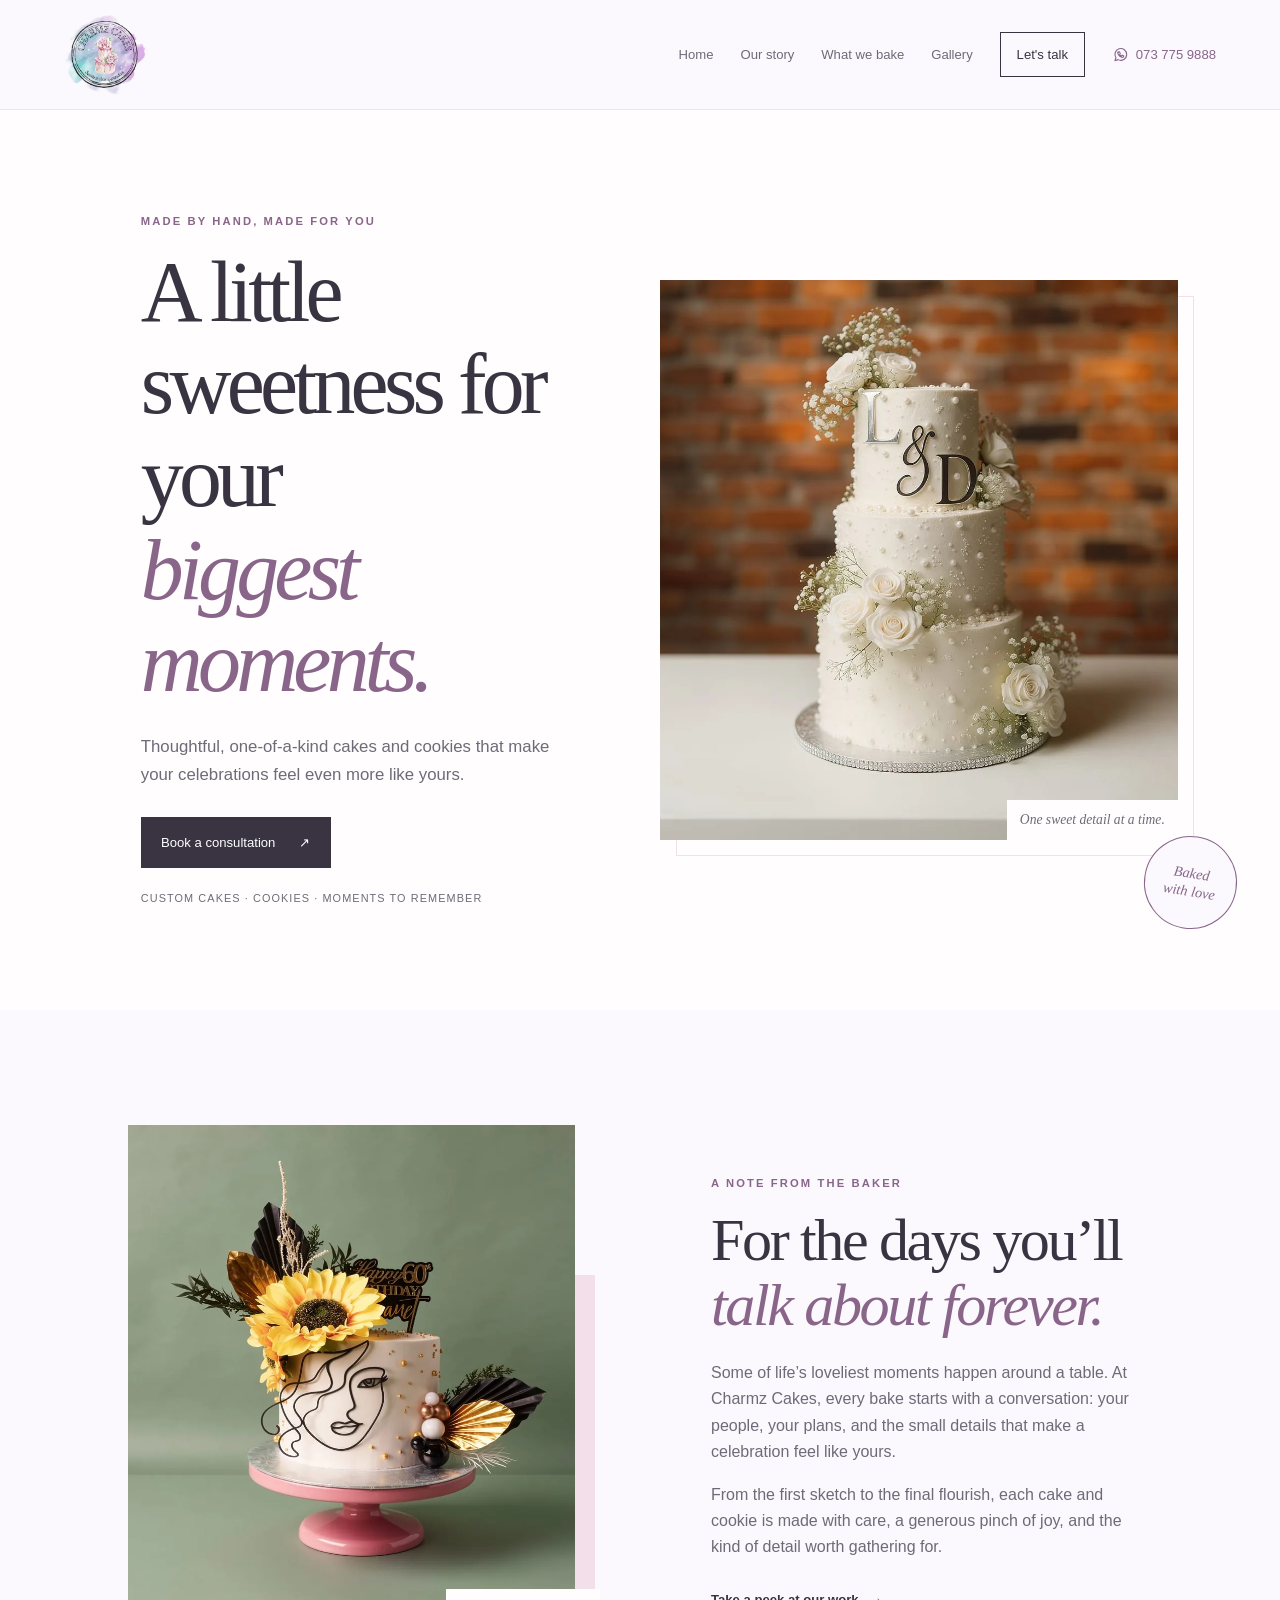
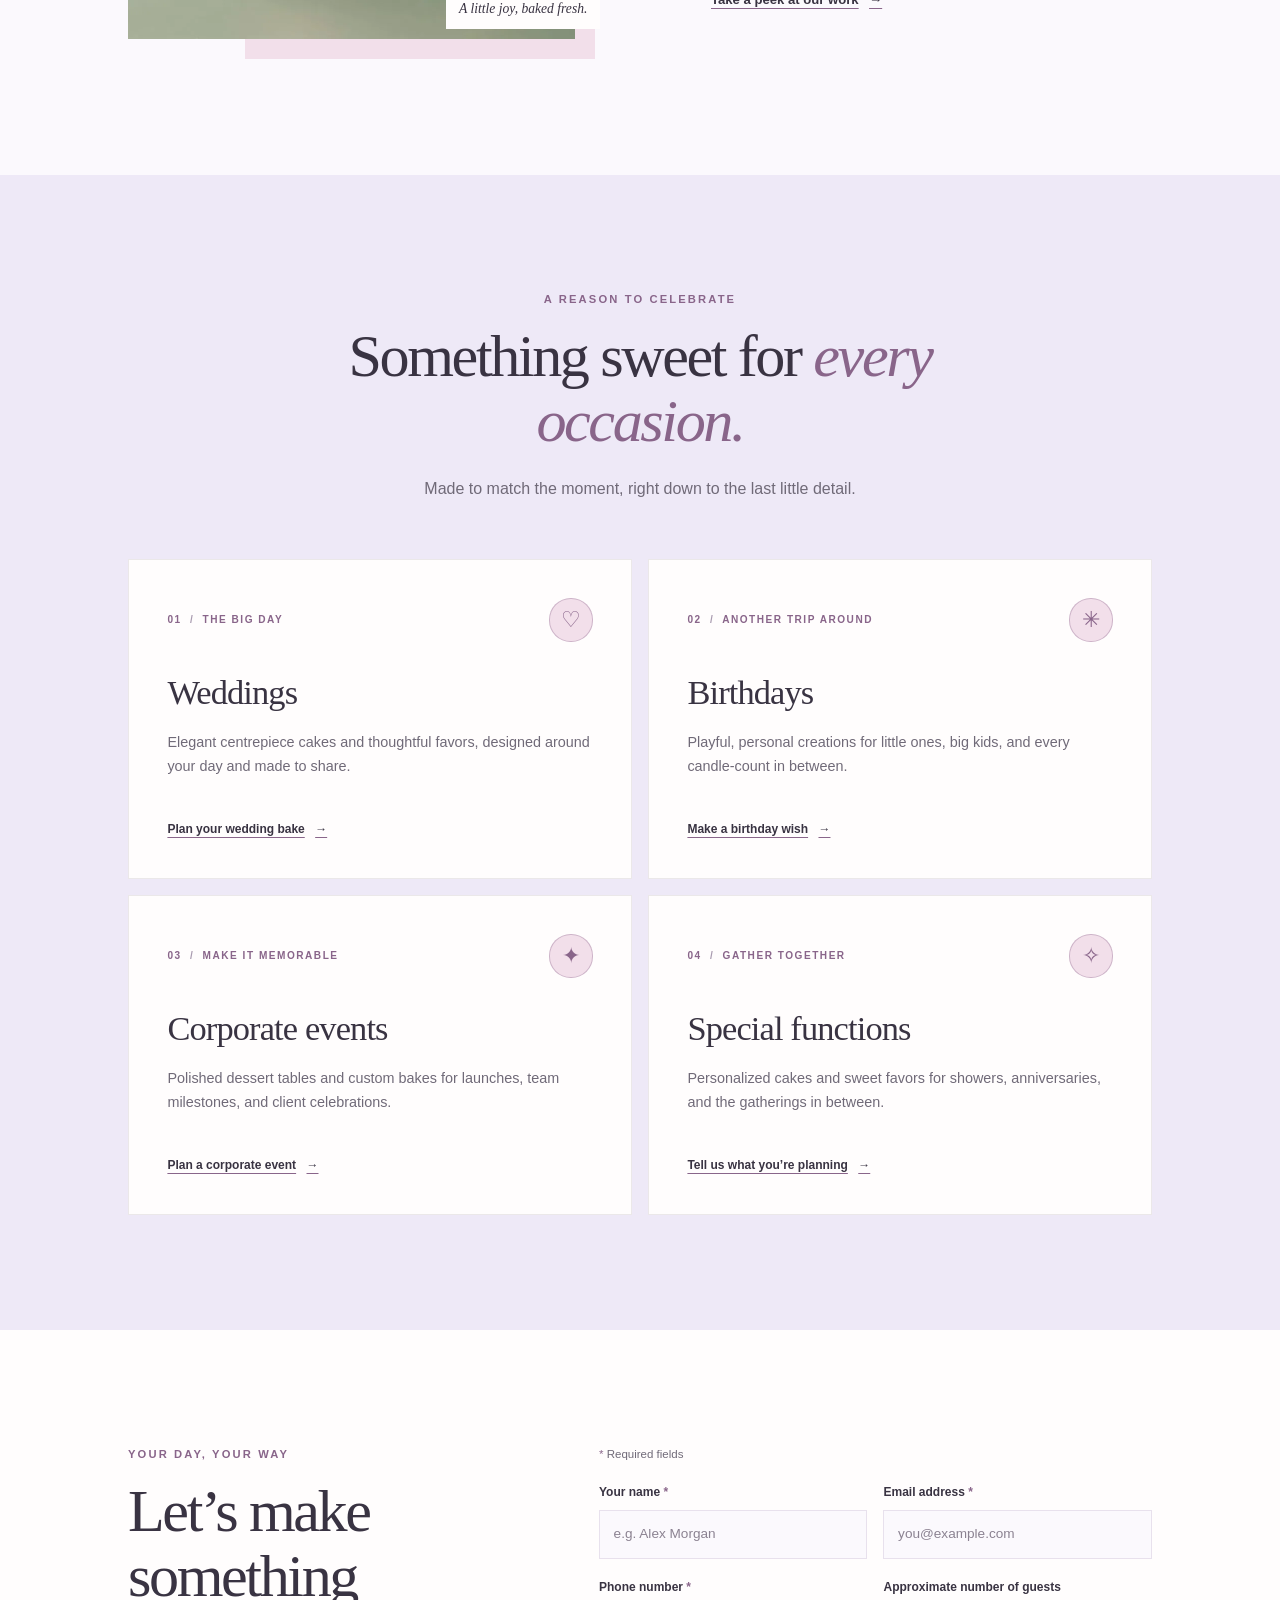
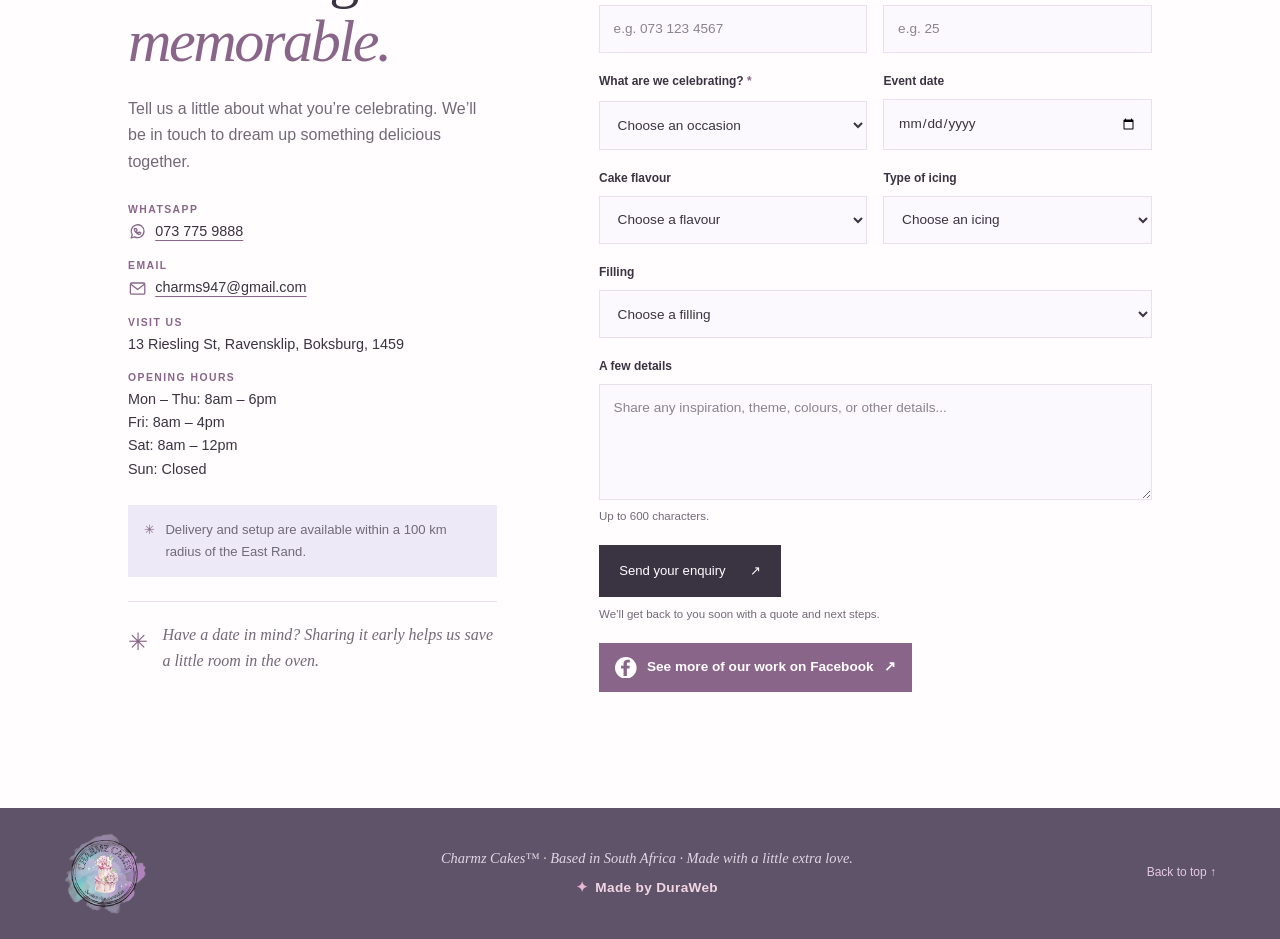
==== commit 8a9a4e9c: "Add files via upload" ====
--- a/index.html
+++ b/index.html
@@ -3,9 +3,53 @@
 <head>
   <meta charset="utf-8">
   <meta name="viewport" content="width=device-width, initial-scale=1">
-  <meta name="description" content="Custom cakes and cookies, lovingly made for weddings, birthdays and life's special gatherings.">
-  <title>Charmz Cakes | Sweetest Slice of Paradise</title>
-  <link rel="icon" type="image/webp" href="Images/Charmz%20Cakes.webp">
+  <meta name="description" content="Charmz Cakes makes custom wedding cakes, birthday cakes, cupcakes and decorated cookies in South Africa. Request a quote on WhatsApp or our contact form.">
+  <title>Custom Cakes &amp; Cookies in South Africa | Charmz Cakes</title>
+  <meta name="robots" content="index, follow, max-image-preview:large">
+  <meta name="theme-color" content="#fbf9fd">
+  <meta property="og:type" content="website">
+  <meta property="og:site_name" content="Charmz Cakes">
+  <meta property="og:locale" content="en_ZA">
+  <meta property="og:title" content="Custom Cakes &amp; Cookies in South Africa | Charmz Cakes">
+  <meta property="og:description" content="Custom wedding cakes, birthday cakes, cupcakes and decorated cookies, made by hand in South Africa.">
+  <meta property="og:url" content="https://charmzcakes.com/">
+  <meta property="og:image" content="https://charmzcakes.com/Images/WhatsApp%20Image%202026-10-04%20at%2021.04.39.webp">
+  <meta property="og:image:alt" content="An elegant tiered celebration cake decorated with colorful flowers">
+  <meta name="twitter:card" content="summary_large_image">
+  <link rel="canonical" href="https://charmzcakes.com/">
+  <script type="application/ld+json">
+  {
+    "@context": "https://schema.org",
+    "@type": "Bakery",
+    "name": "Charmz Cakes",
+    "description": "Custom wedding cakes, birthday cakes, cupcakes and decorated cookies made by hand in South Africa.",
+    "url": "https://charmzcakes.com/",
+    "image": "https://charmzcakes.com/Images/WhatsApp%20Image%202026-10-04%20at%2021.04.39.webp",
+    "logo": "https://charmzcakes.com/Images/Charmz%20Cakes.webp",
+    "telephone": "+27737759888",
+    "email": "charms947@gmail.com",
+    "areaServed": "South Africa",
+    "address": {
+      "@type": "PostalAddress",
+      "streetAddress": "13 Riesling St",
+      "addressLocality": "Ravensklip, Boksburg",
+      "postalCode": "1459",
+      "addressRegion": "Gauteng",
+      "addressCountry": "ZA"
+    },
+    "openingHoursSpecification": [
+      { "@type": "OpeningHoursSpecification", "dayOfWeek": ["Monday", "Tuesday", "Wednesday", "Thursday"], "opens": "08:00", "closes": "18:00" },
+      { "@type": "OpeningHoursSpecification", "dayOfWeek": "Friday", "opens": "08:00", "closes": "16:00" },
+      { "@type": "OpeningHoursSpecification", "dayOfWeek": "Saturday", "opens": "08:00", "closes": "12:00" }
+    ],
+    "sameAs": ["https://www.facebook.com/cakesbycharmain2015/"]
+  }
+  </script>
+  <link rel="icon" type="image/png" href="favicon/favicon-96x96.png" sizes="96x96">
+  <link rel="icon" type="image/svg+xml" href="favicon/favicon.svg">
+  <link rel="shortcut icon" href="favicon/favicon.ico">
+  <link rel="apple-touch-icon" sizes="180x180" href="favicon/apple-touch-icon.png">
+  <link rel="manifest" href="favicon/site.webmanifest">
   <link rel="stylesheet" href="style.css">
 </head>
 <body>
@@ -133,6 +177,14 @@
               charms947@gmail.com
             </a>
           </p>
+          <p>
+            <span class="contact-label">Visit us</span>
+            <span class="contact-text">13 Riesling St, Ravensklip, Boksburg, 1459</span>
+          </p>
+          <p>
+            <span class="contact-label">Opening hours</span>
+            <span class="contact-text">Mon – Thu: 8am – 6pm<br>Fri: 8am – 4pm<br>Sat: 8am – 12pm<br>Sun: Closed</span>
+          </p>
         </address>
         <p class="delivery-note"><span aria-hidden="true">✳</span> Delivery and setup are available within a 100 km radius of the East Rand.</p>
         <div class="contact-aside">
--- a/style.css
+++ b/style.css
@@ -567,6 +567,12 @@
   text-transform: uppercase;
 }
 
+.contact-text {
+  color: var(--ink);
+  font-size: 0.9rem;
+  line-height: 1.6;
+}
+
 .contact-details a {
   display: inline-flex;
   align-items: center;
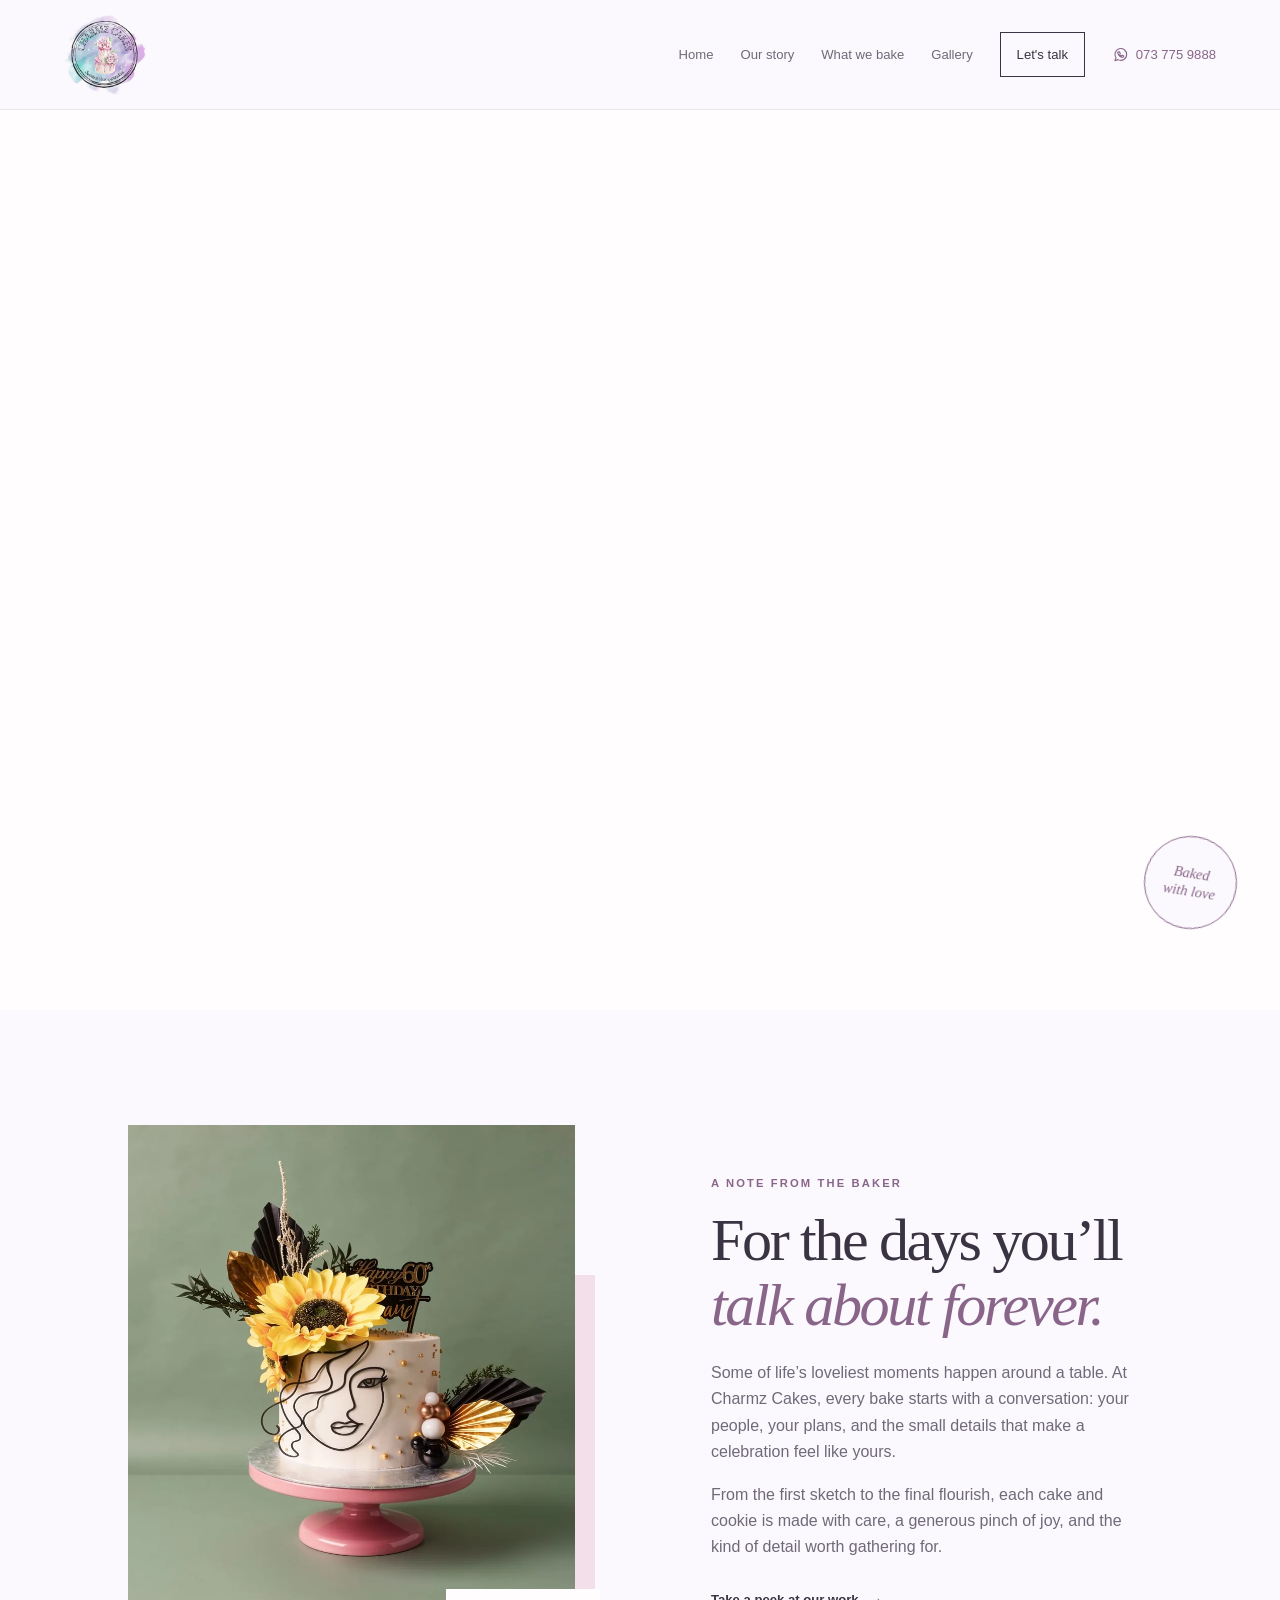
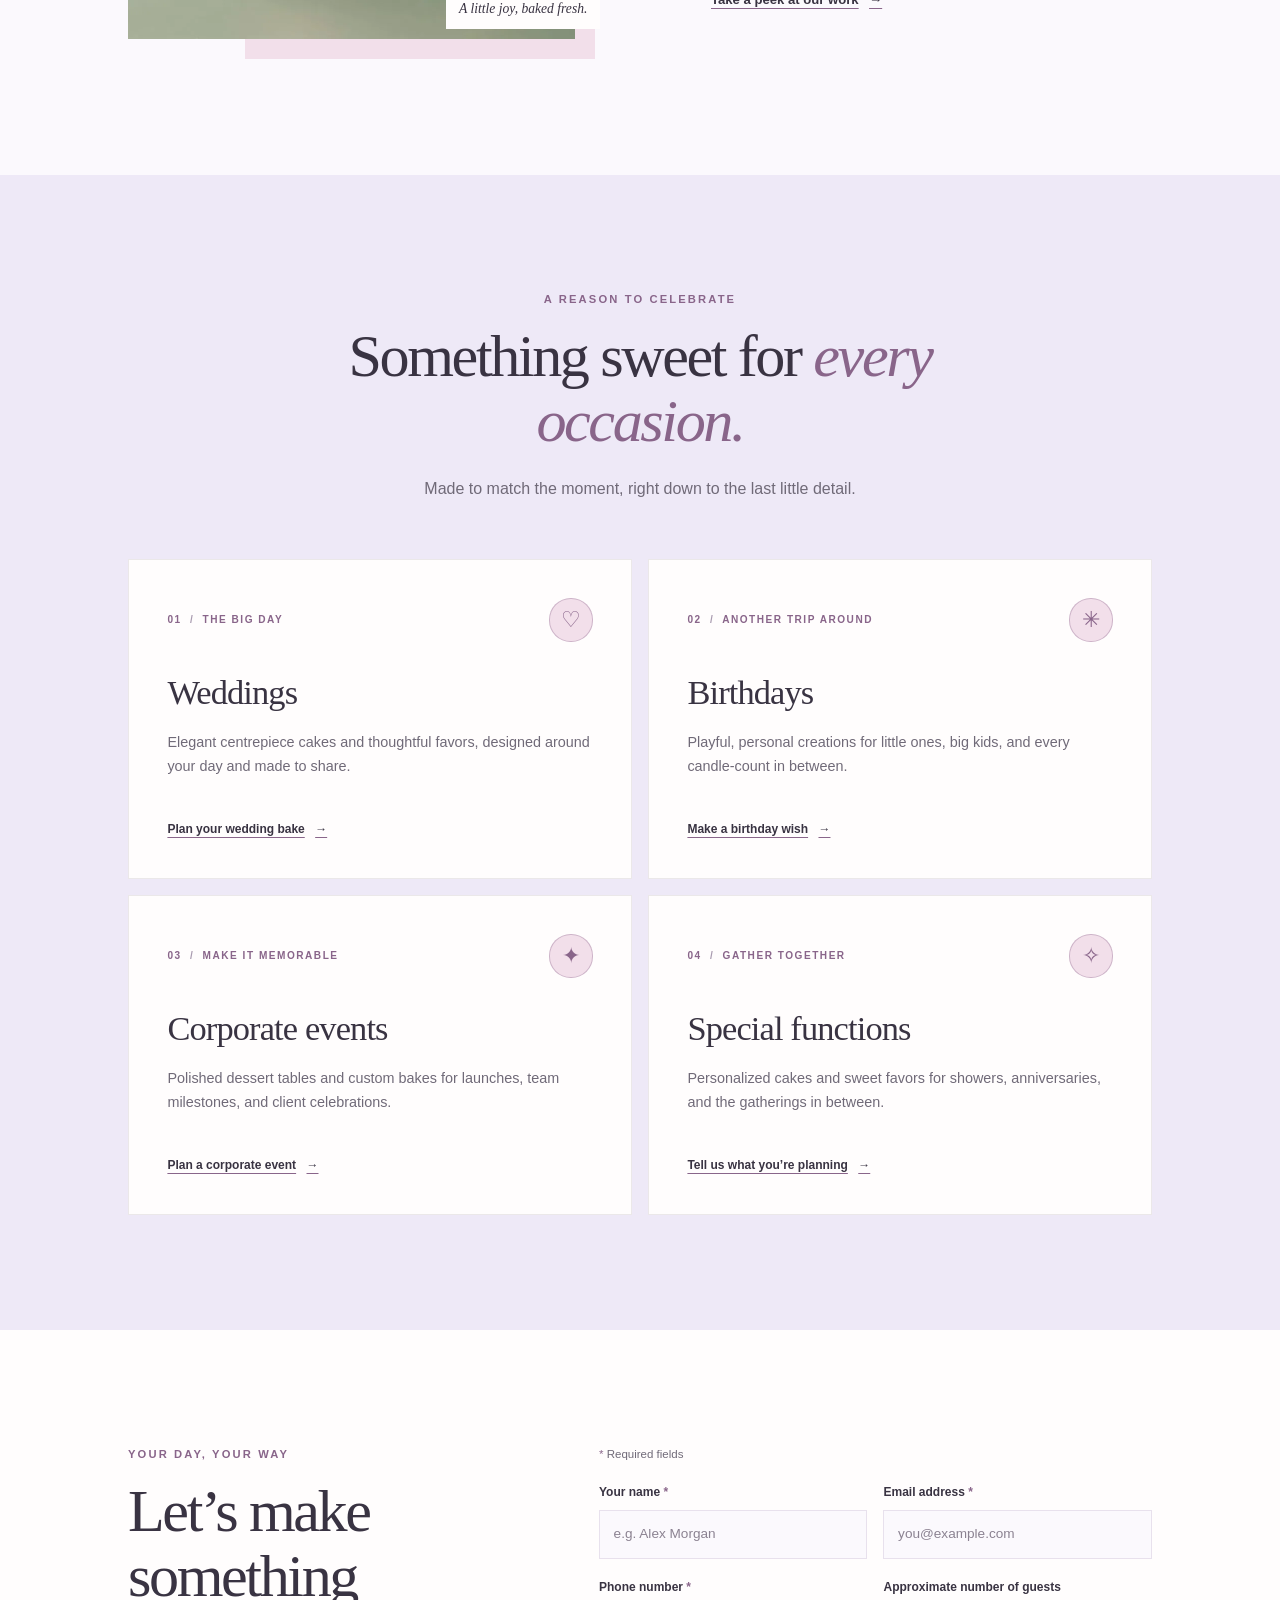
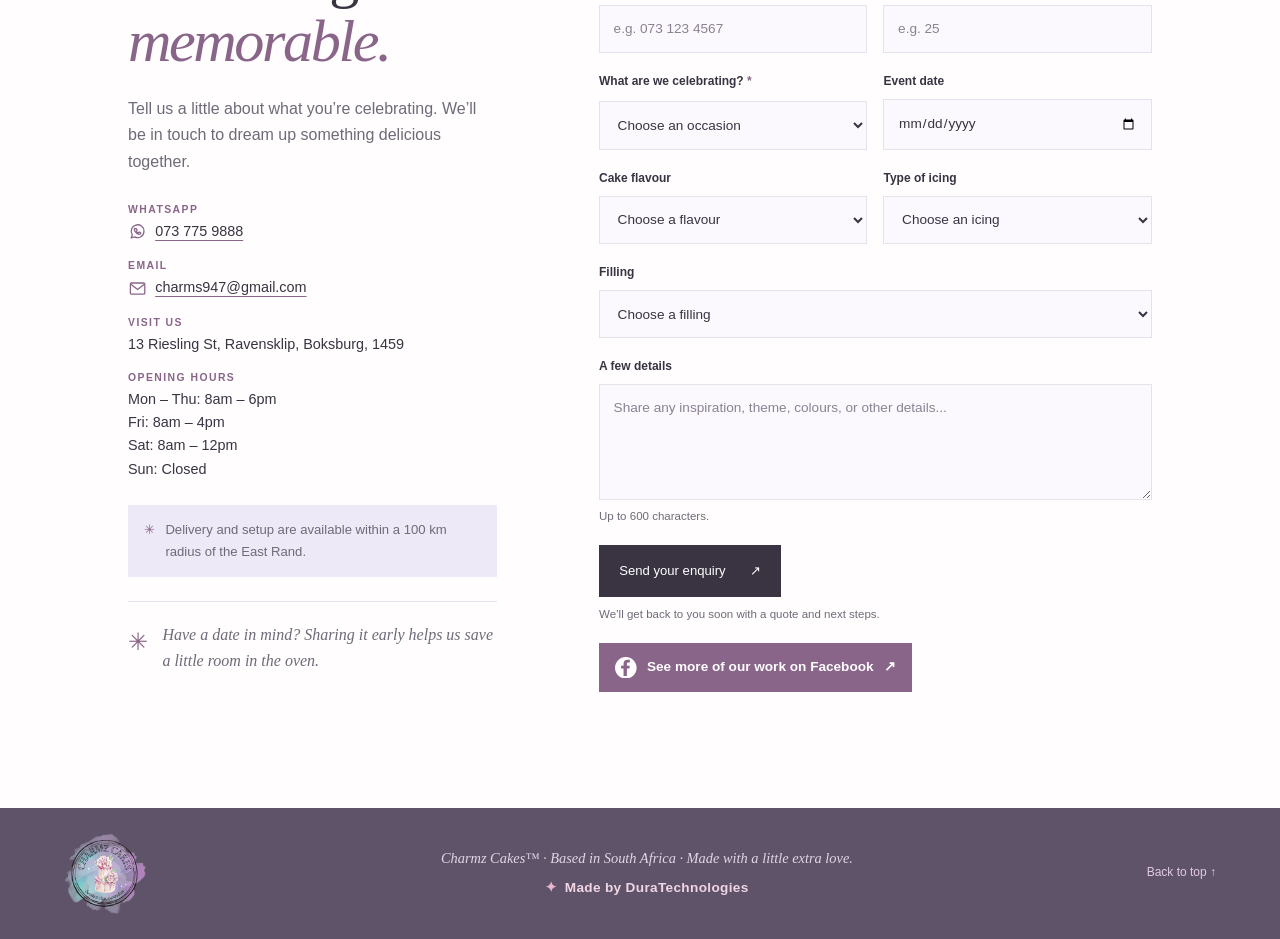
==== commit c198bced: "Add files via upload" ====
--- a/index.html
+++ b/index.html
@@ -301,7 +301,7 @@
     </a>
     <div class="footer-copy">
       <p>Charmz Cakes™ · Based in South Africa · Made with a little extra love.</p>
-      <a class="footer-credit" href="#"><span aria-hidden="true">✦</span> Made by DuraWeb</a>
+      <a class="footer-credit" href="https://duratechsoftware.com"><span aria-hidden="true">✦</span> Made by DuraTechnologies</a>
     </div>
     <div class="footer-links">
       <a href="#home">Back to top ↑</a>
@@ -357,4 +357,3 @@
 
 
 
-
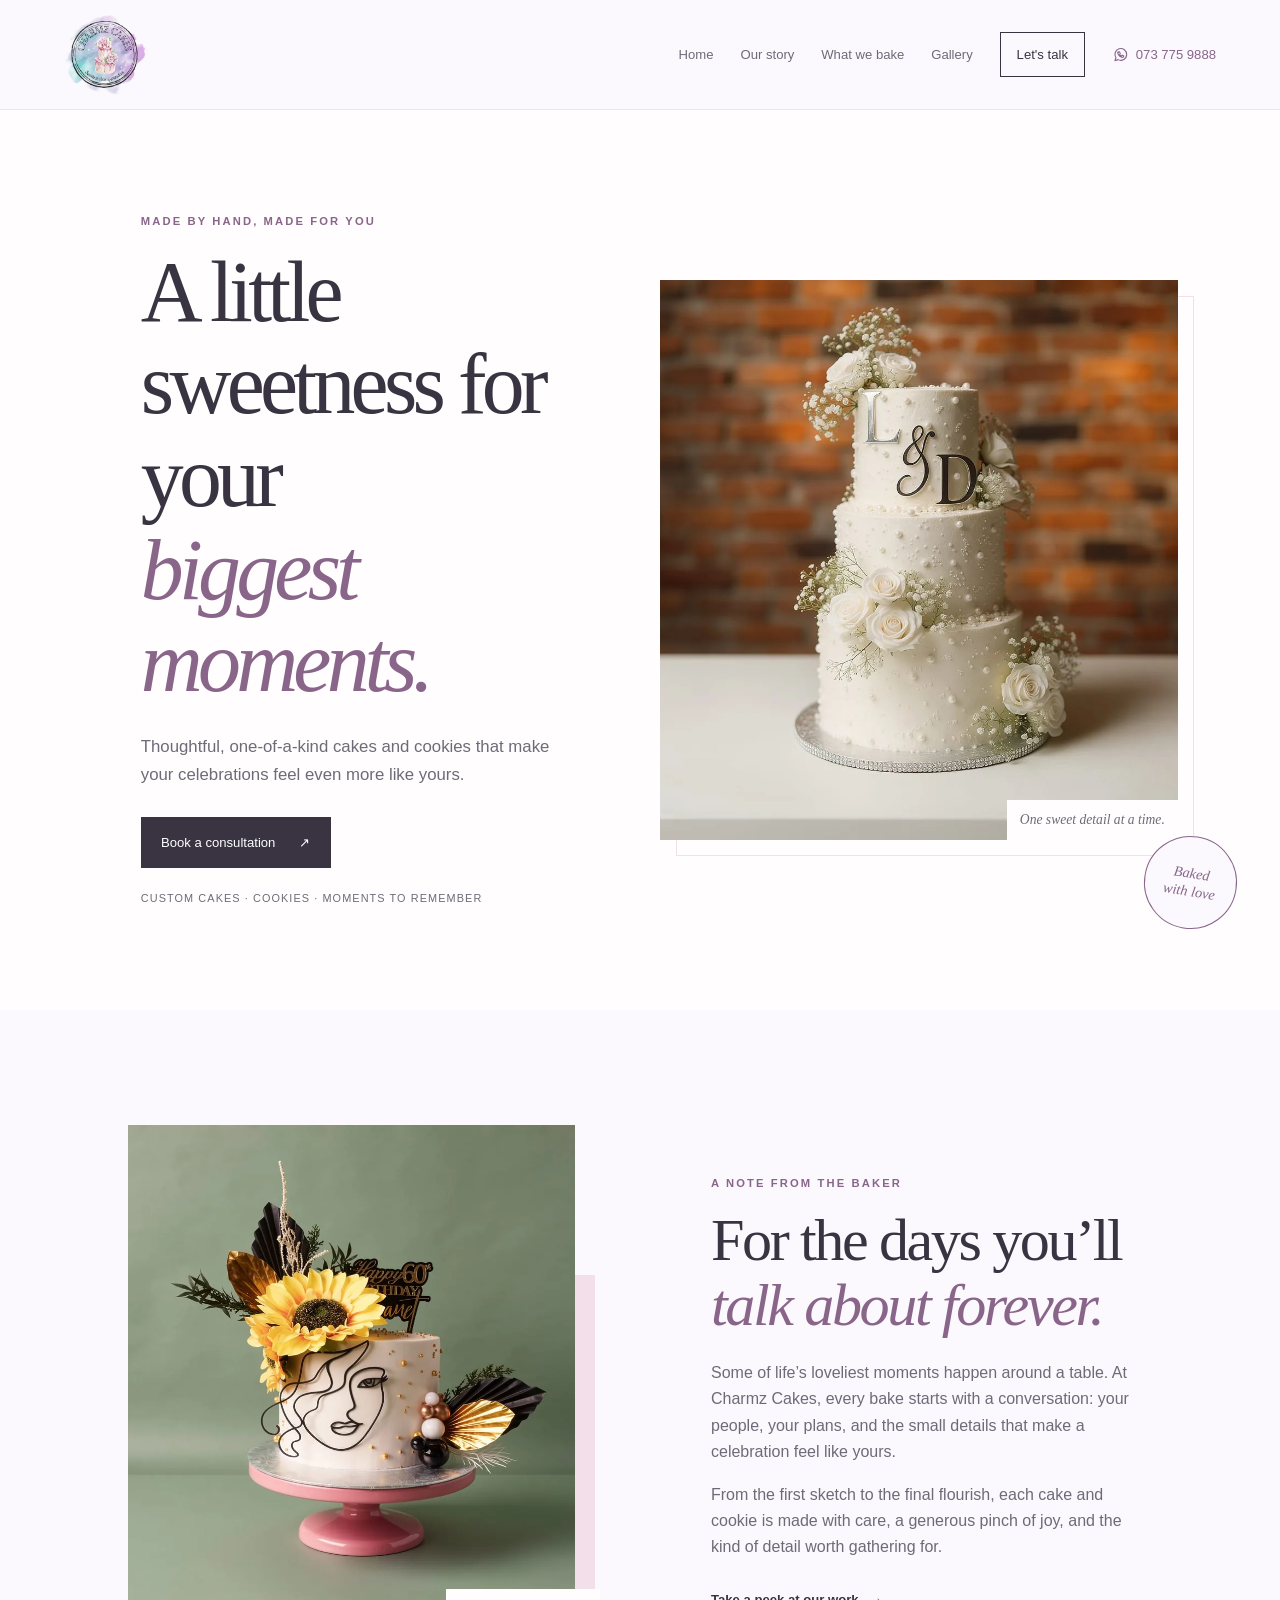
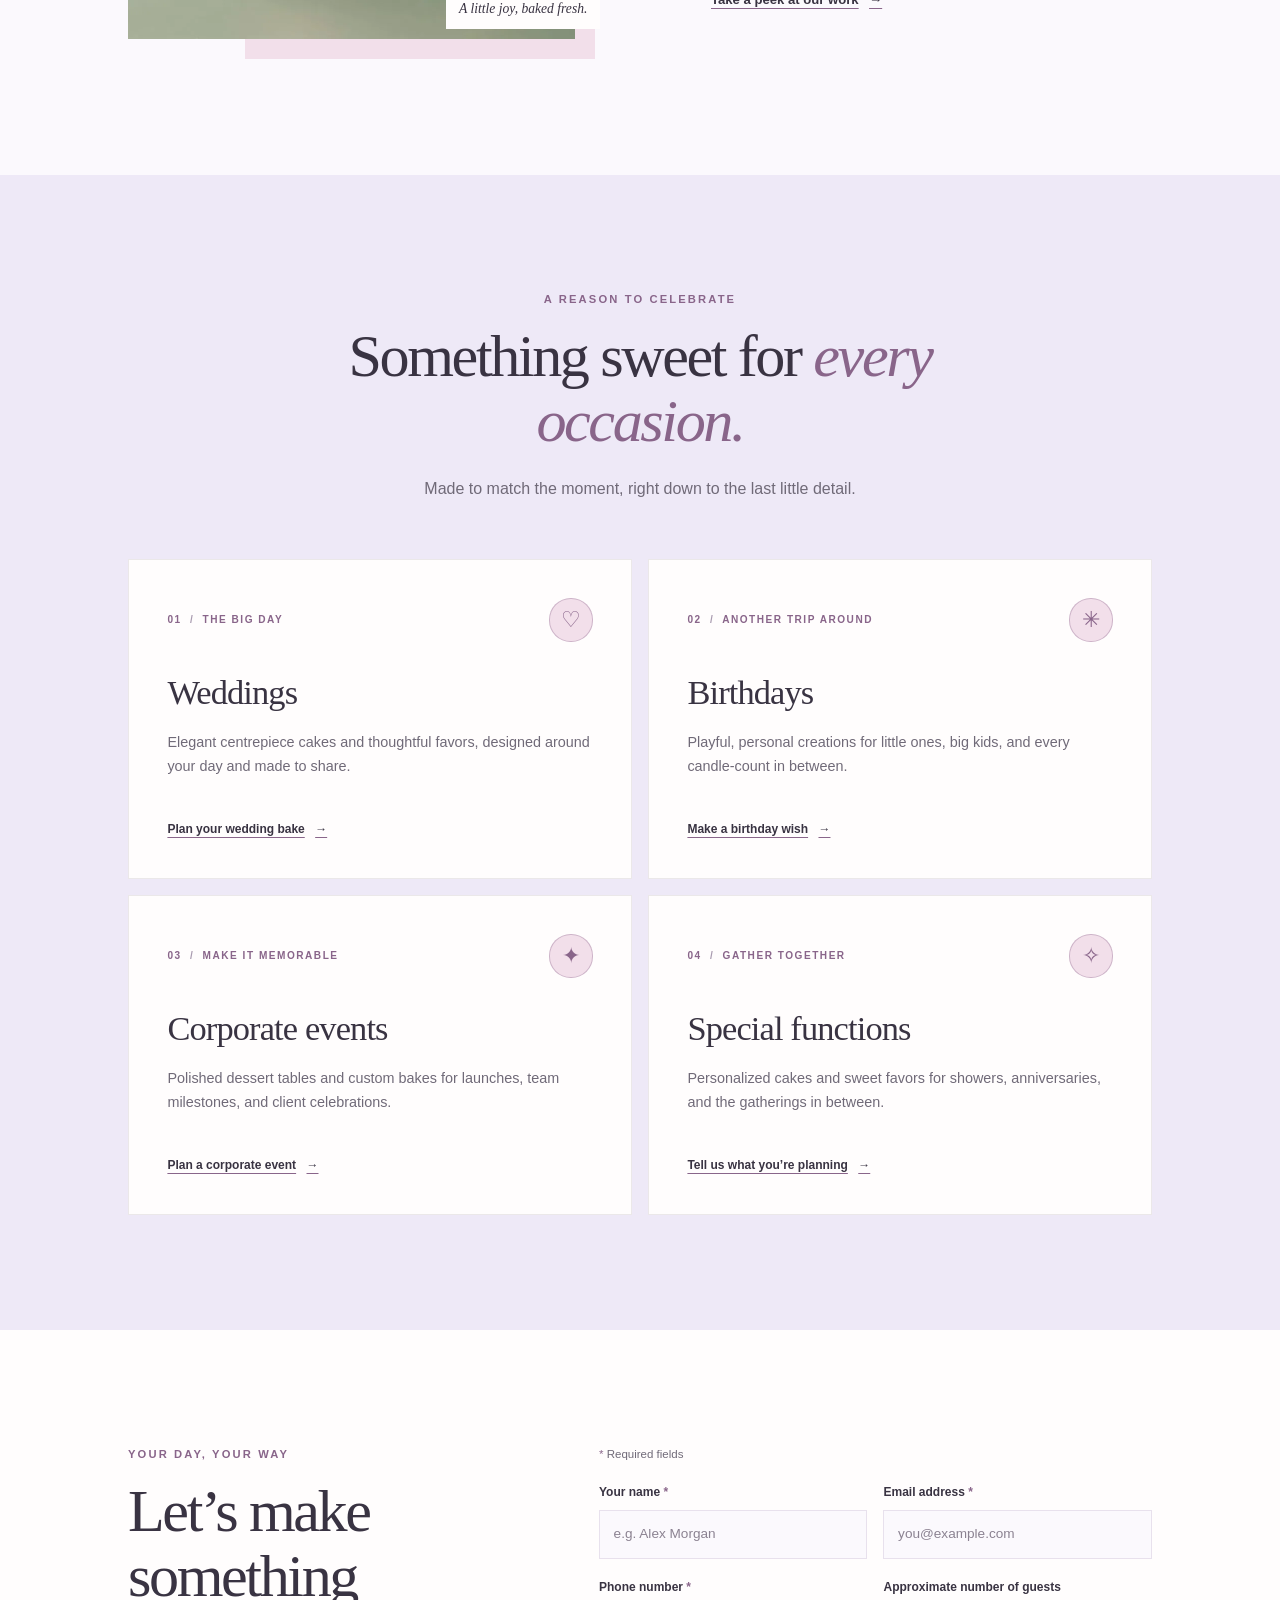
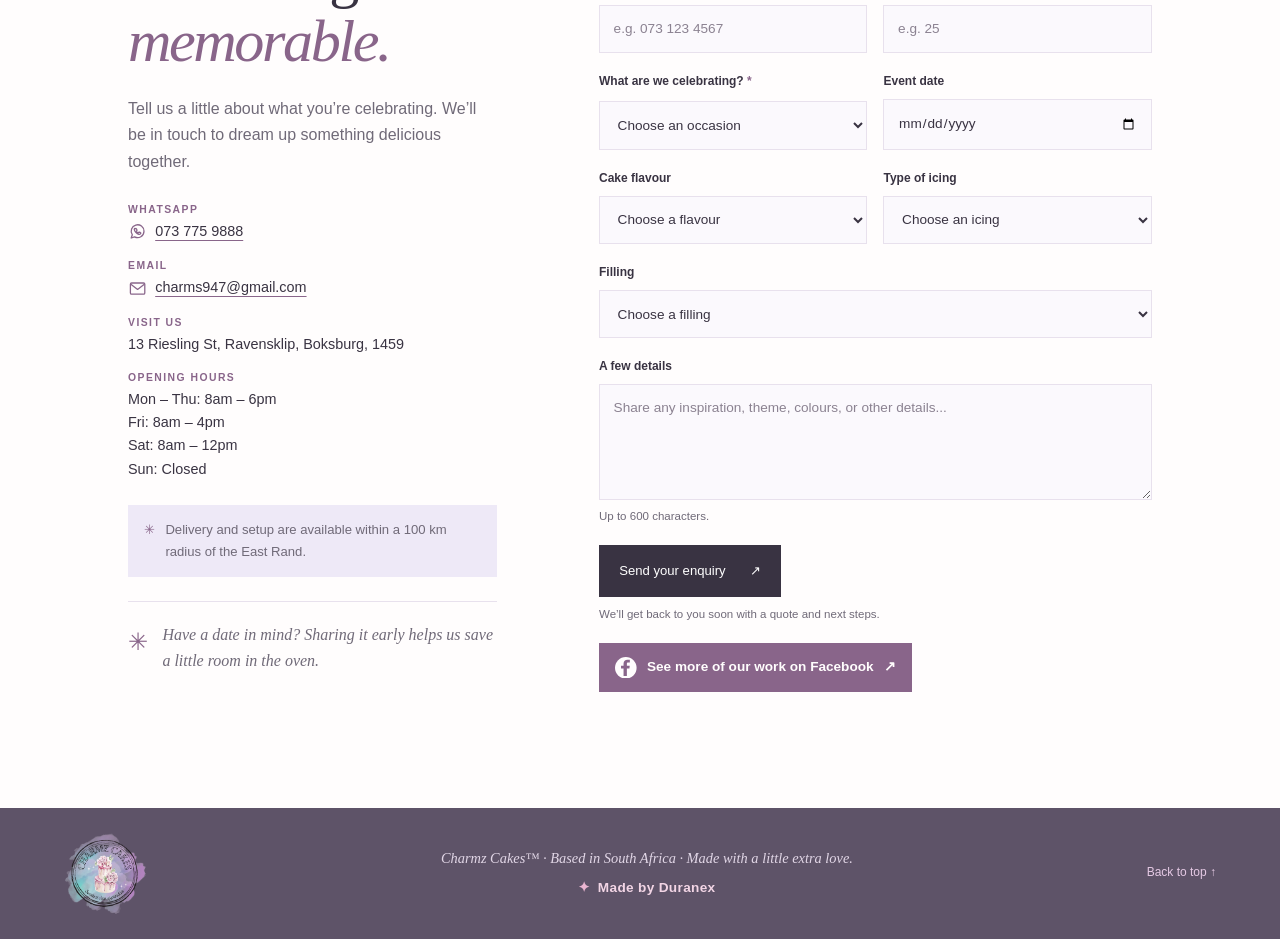
==== commit 292068da: "Add files via upload" ====
--- a/index.html
+++ b/index.html
@@ -45,11 +45,10 @@
     "sameAs": ["https://www.facebook.com/cakesbycharmain2015/"]
   }
   </script>
-  <link rel="icon" type="image/png" href="favicon/favicon-96x96.png" sizes="96x96">
-  <link rel="icon" type="image/svg+xml" href="favicon/favicon.svg">
-  <link rel="shortcut icon" href="favicon/favicon.ico">
-  <link rel="apple-touch-icon" sizes="180x180" href="favicon/apple-touch-icon.png">
-  <link rel="manifest" href="favicon/site.webmanifest">
+  <link rel="icon" href="/favicon.ico" sizes="48x48">
+  <link rel="icon" type="image/png" href="/favicon/favicon-96x96.png" sizes="96x96">
+  <link rel="apple-touch-icon" sizes="180x180" href="/favicon/apple-touch-icon.png">
+  <link rel="manifest" href="/favicon/site.webmanifest">
   <link rel="stylesheet" href="style.css">
 </head>
 <body>
@@ -301,7 +300,7 @@
     </a>
     <div class="footer-copy">
       <p>Charmz Cakes™ · Based in South Africa · Made with a little extra love.</p>
-      <a class="footer-credit" href="https://duratechsoftware.com"><span aria-hidden="true">✦</span> Made by DuraTechnologies</a>
+      <a class="footer-credit" href="https://duranexsolutions.com"><span aria-hidden="true">✦</span> Made by Duranex</a>
     </div>
     <div class="footer-links">
       <a href="#home">Back to top ↑</a>
